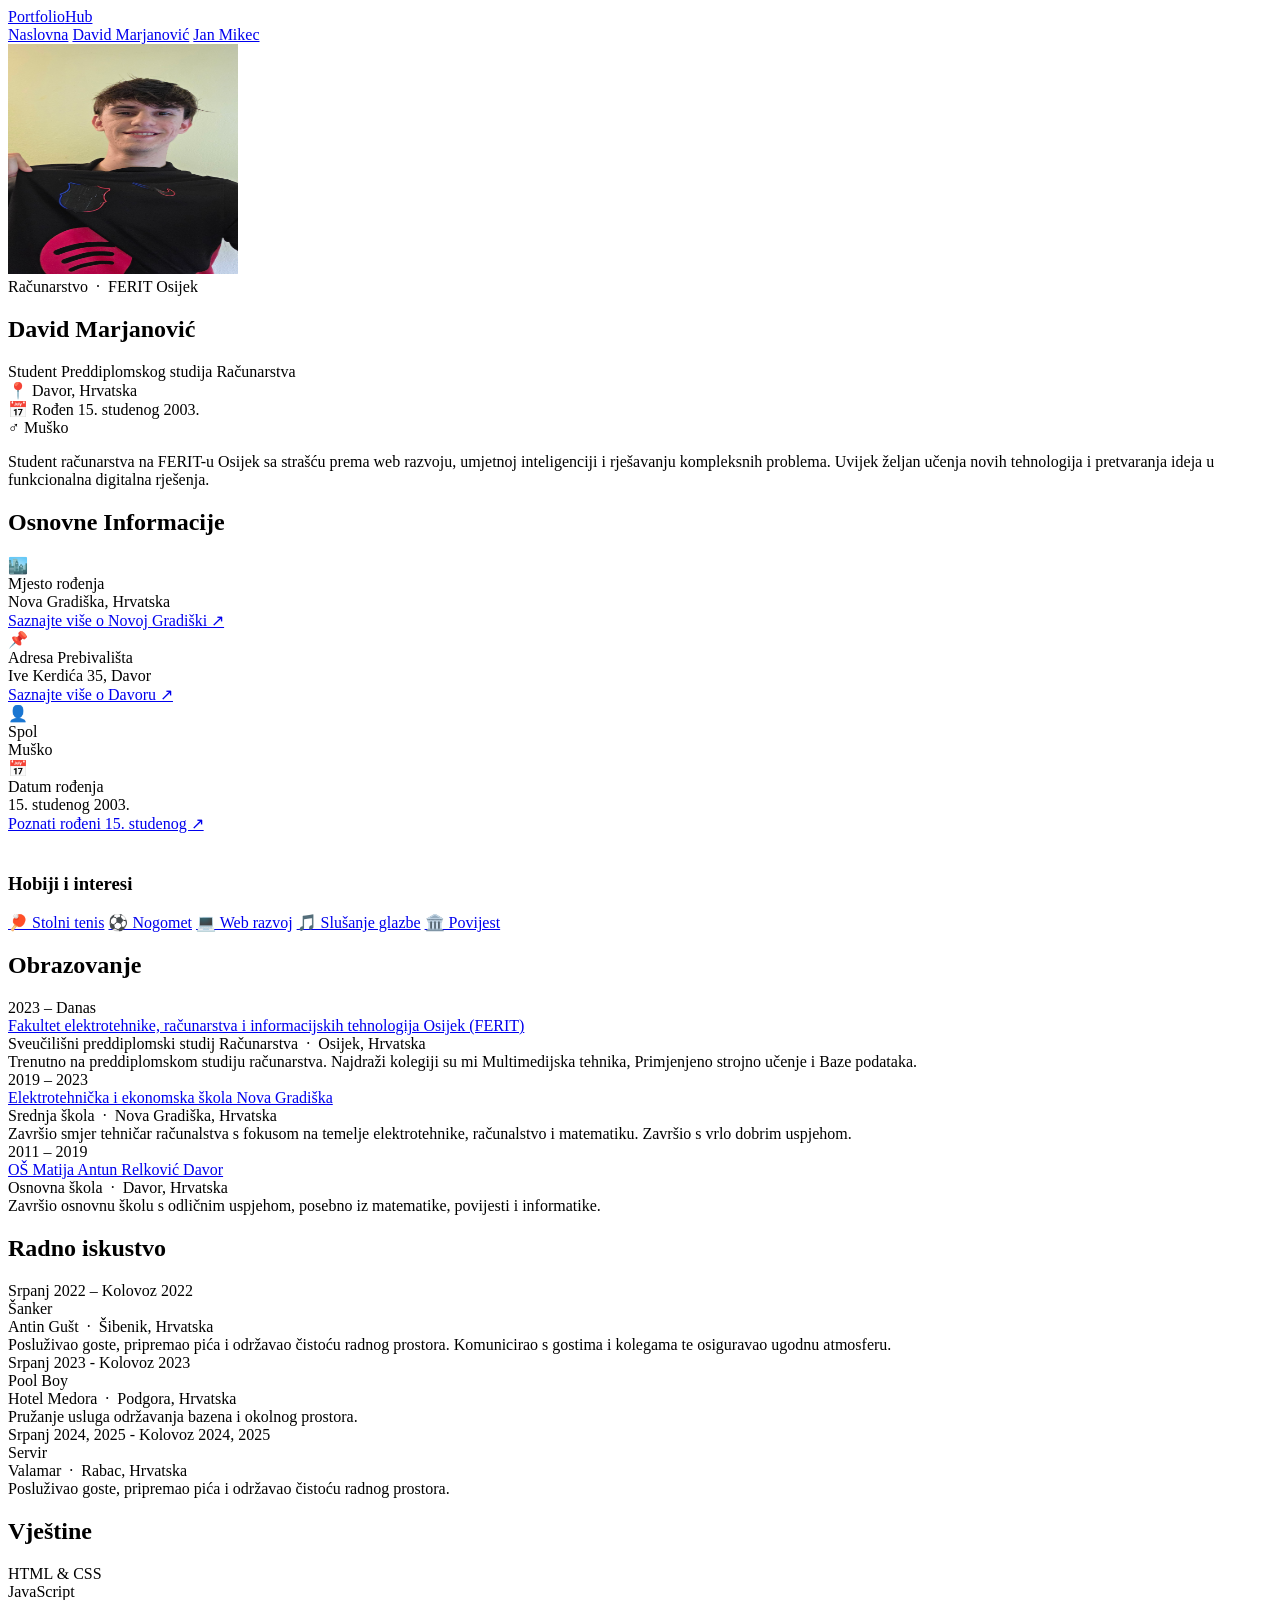
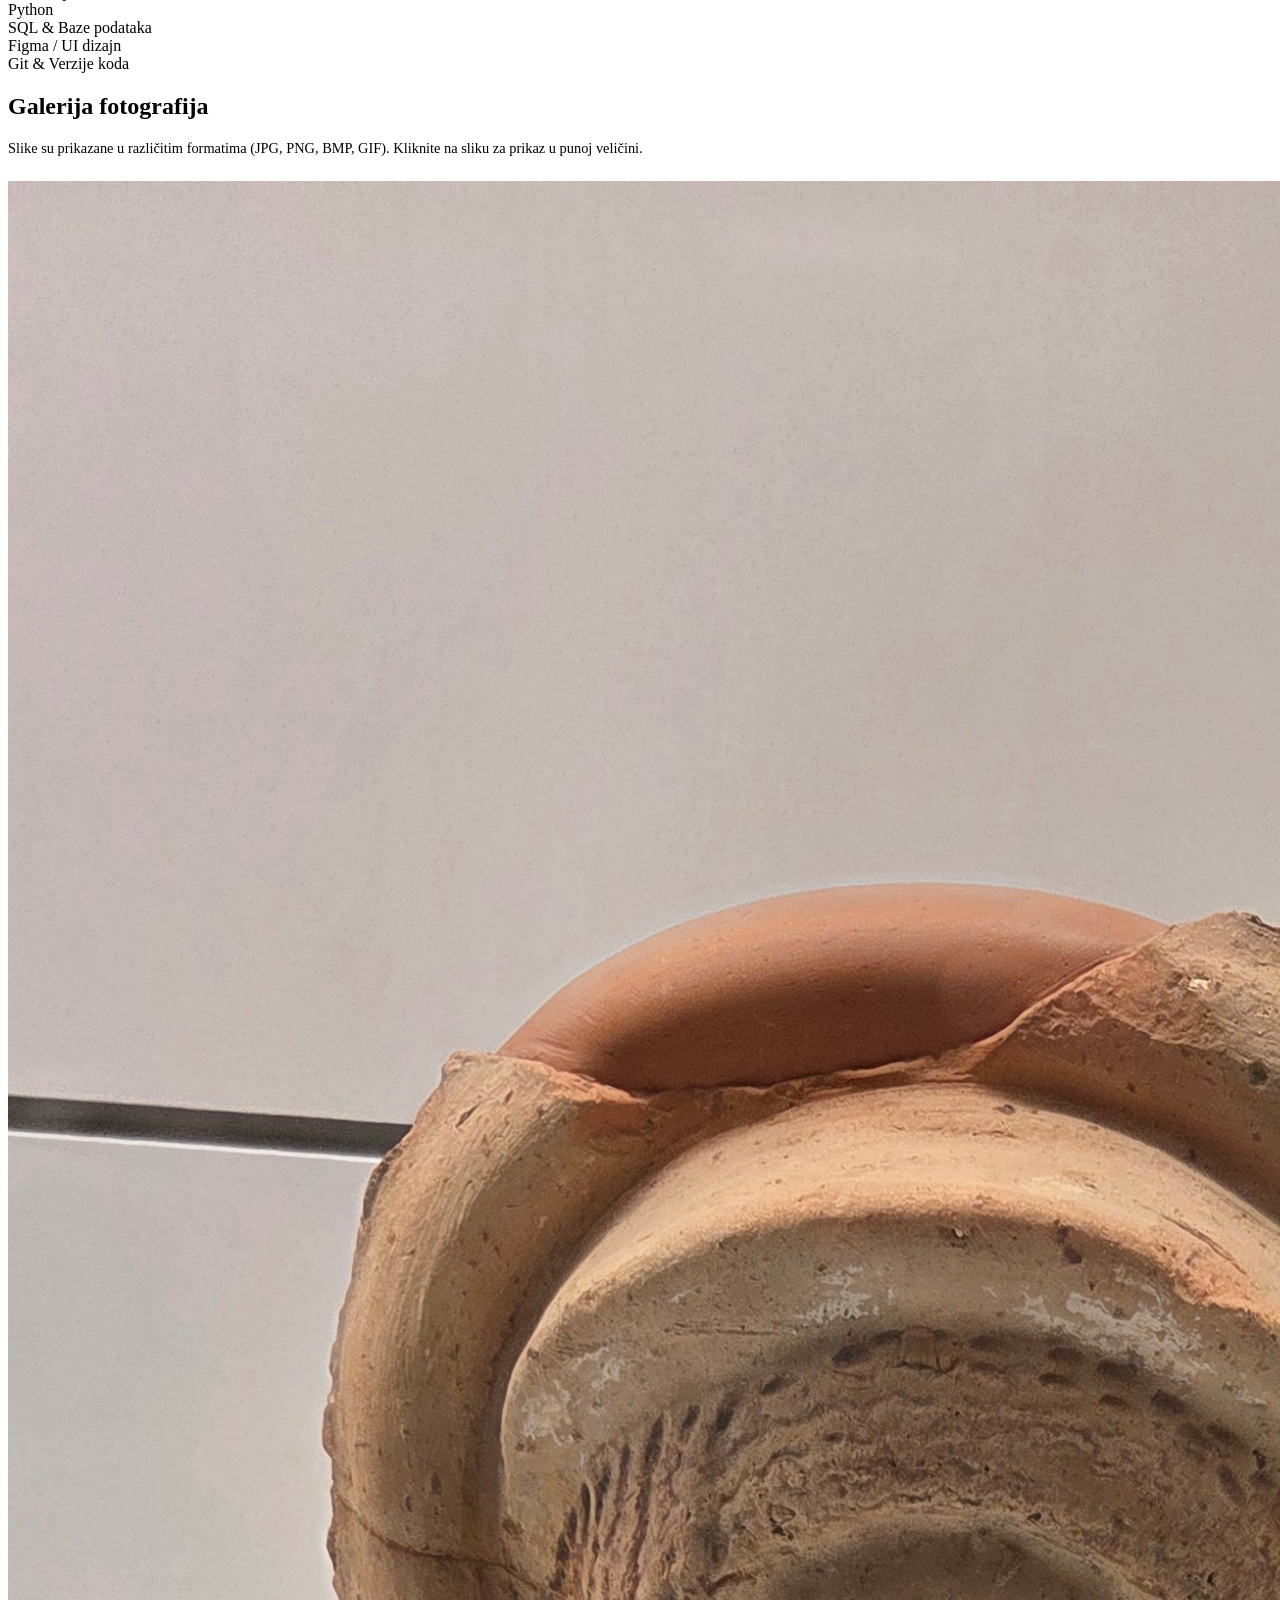
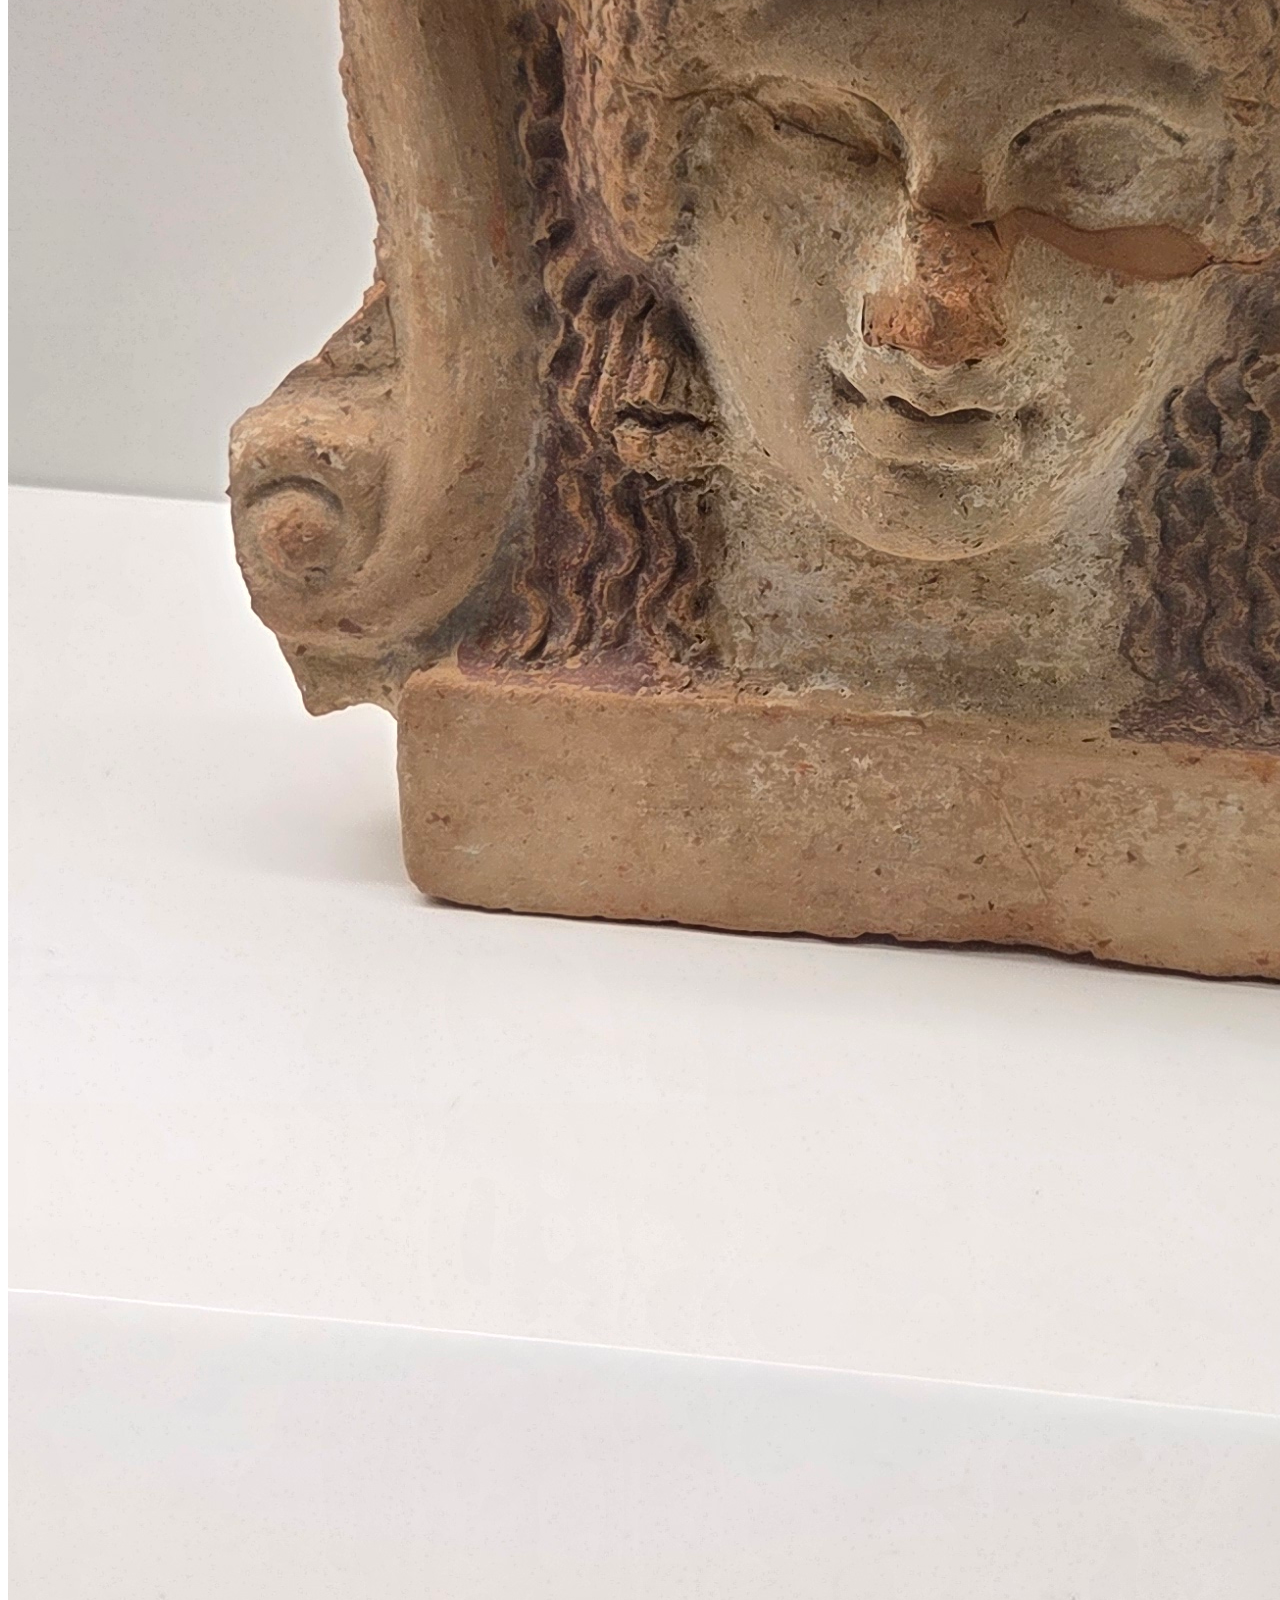
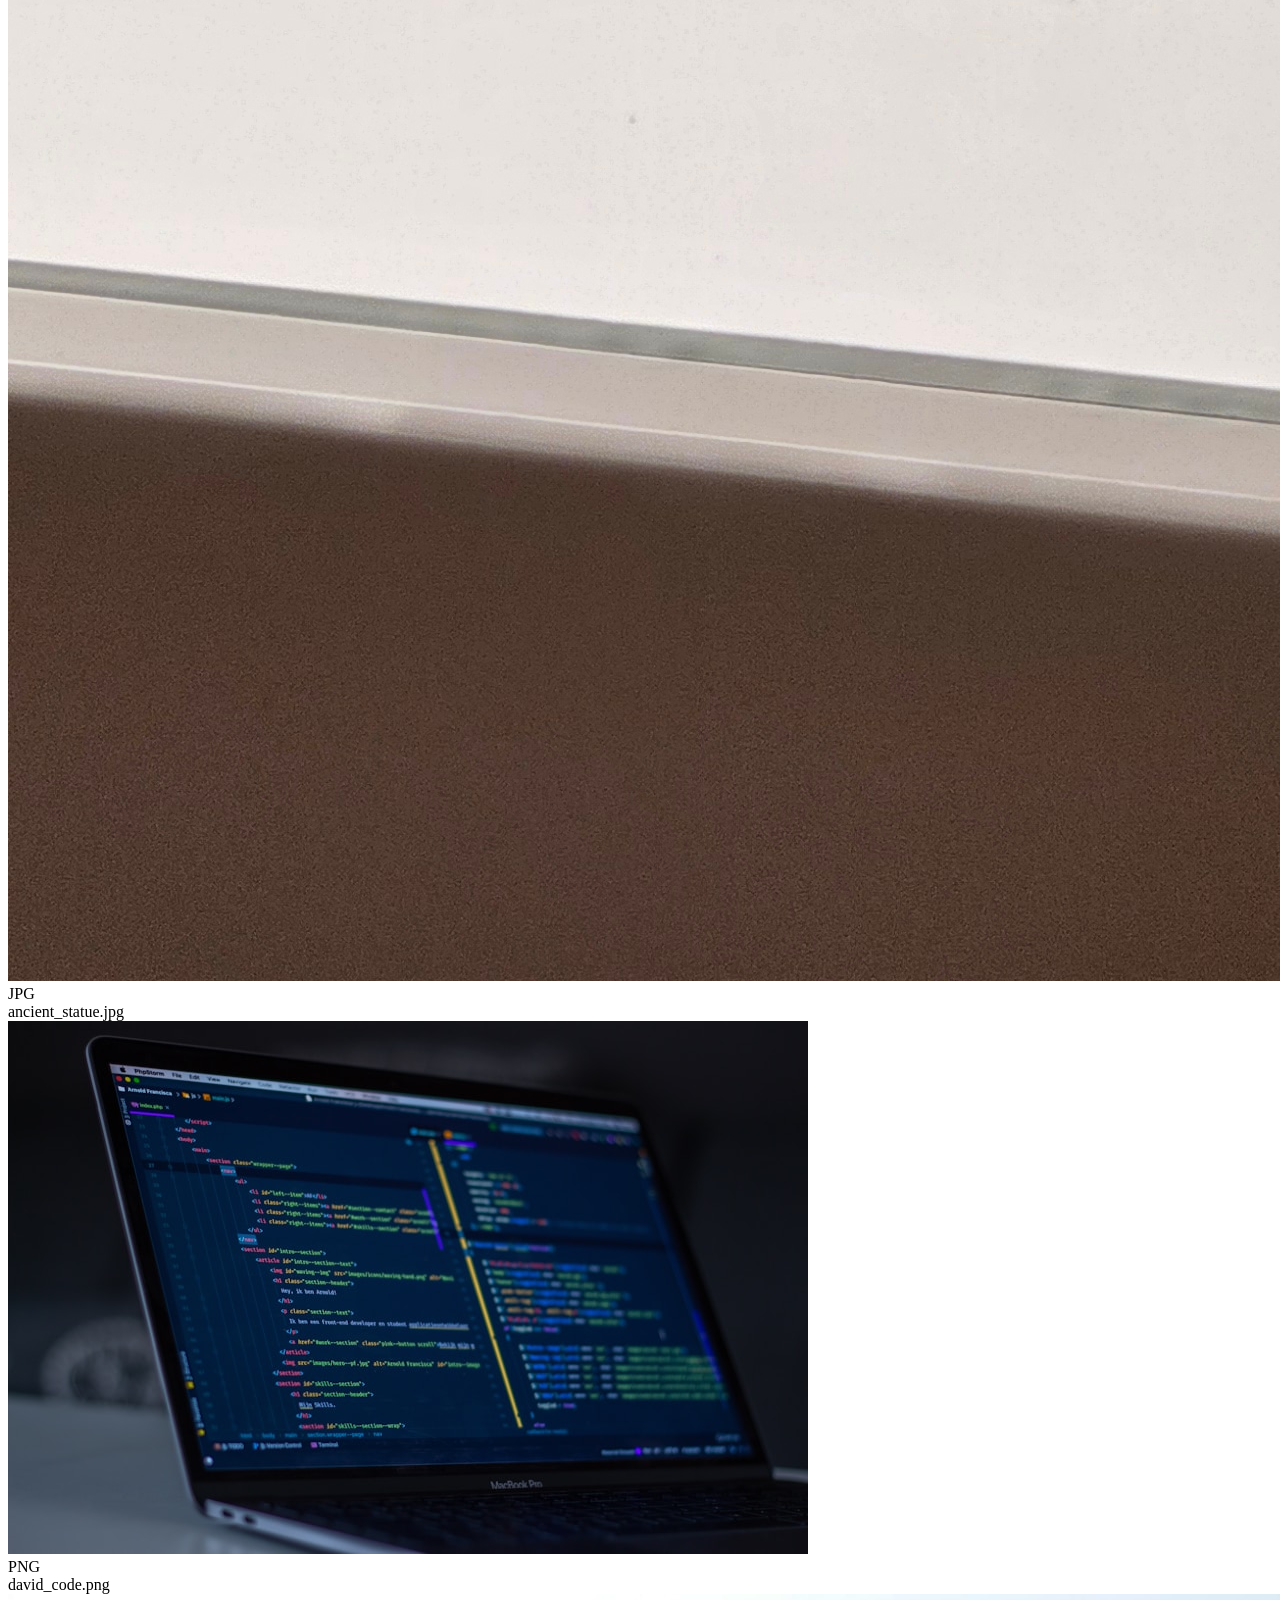
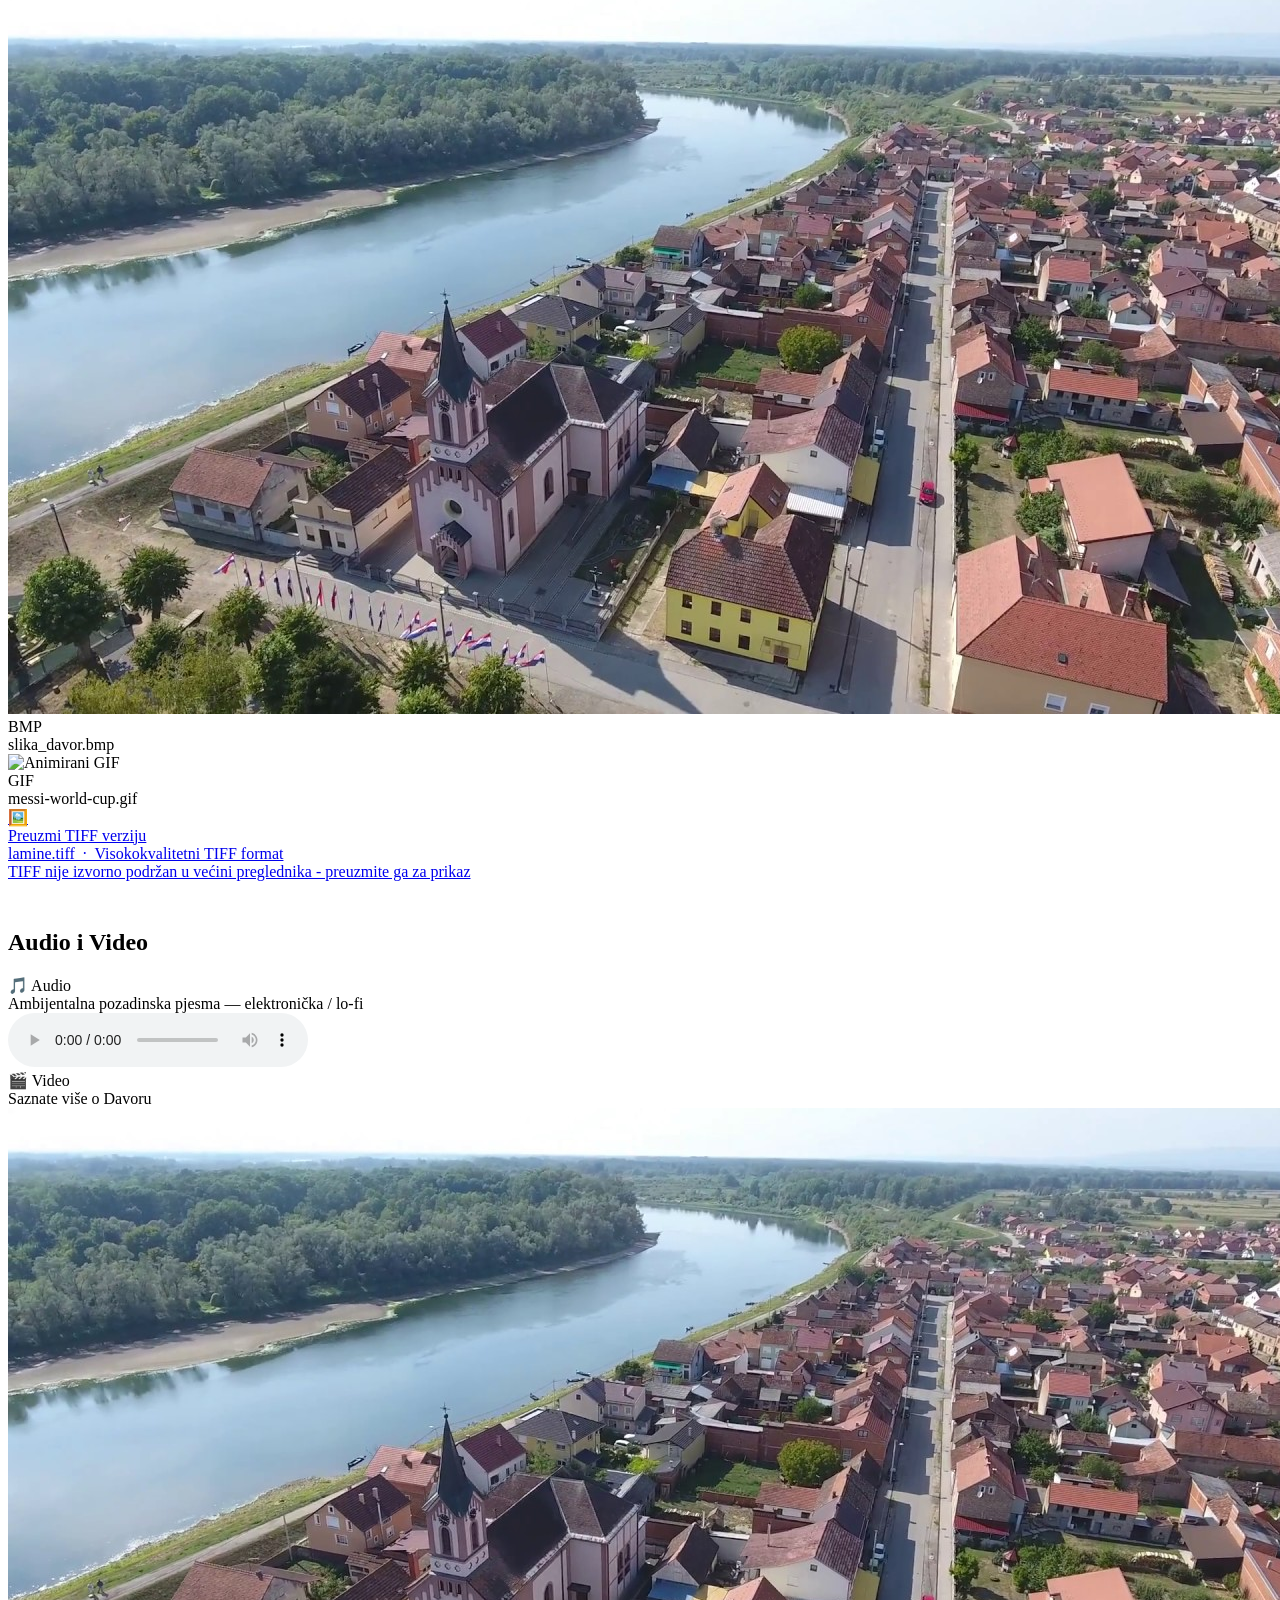
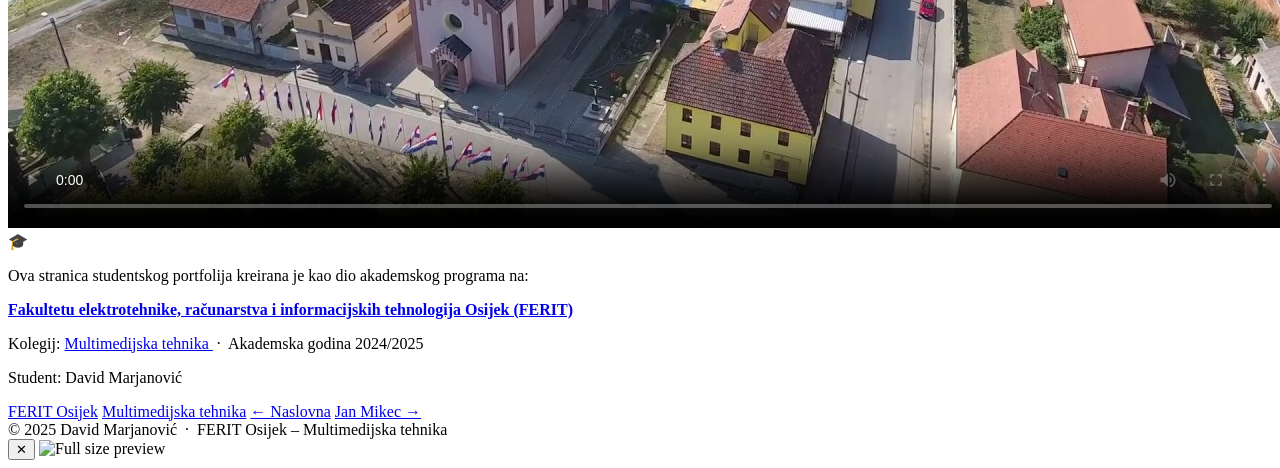
==== david/index.html @ 7d2c15c8 "Add files via upload" ====
<!DOCTYPE html>
<html lang="en">

<head>
  <meta charset="UTF-8">
  <meta name="viewport" content="width=device-width, initial-scale=1.0">
  <title>David Marjanović – Portfolio | FERIT Osijek</title>
  <meta name="description"
    content="Portfolio Davida Marjanovića, studenta računarstva na FERIT-u Osijek. Interesi uključuju web razvoj, fotografiju i stolni tenis.">
  <meta name="keywords"
    content="David Marjanović, FERIT Osijek, portfolio, računarstvo, web razvoj, fotografija, tenis">
  <link rel="preconnect" href="https://fonts.googleapis.com">
  <link rel="preconnect" href="https://fonts.gstatic.com" crossorigin>
  <link
    href="https://fonts.googleapis.com/css2?family=Inter:ital,opsz,wght@0,14..32,300;0,14..32,400;0,14..32,500;0,14..32,600;0,14..32,700;0,14..32,800;0,14..32,900&display=swap"
    rel="stylesheet">
  <link rel="stylesheet" href="../css/style.css">
</head>

<body>

  <!-- ============ NAVBAR ============ -->
  <nav class="navbar" id="navbar">
    <div class="nav-container">
      <a href="../index.html" class="nav-logo">Portfolio<span class="accent">Hub</span></a>
      <div class="nav-menu">
        <a href="../index.html" class="nav-link" id="nav-home">Naslovna</a>
        <a href="../david/index.html" class="nav-link active" id="nav-david">David Marjanović</a>
        <a href="../jan/index.html" class="nav-link" id="nav-jan">Jan Mikec</a>
      </div>
    </div>
  </nav>

  <!-- ============ PROFILE HERO ============ -->
  <section class="profile-hero" id="profile-hero">
    <div class="profile-inner">

      <div class="profile-photo-wrap">
        <div class="profile-photo-container">
          <img src="../assets/images/david_barca.jpg" alt="David Marjanović" class="profile-photo" id="profile-photo"
            data-full-src="../assets/images/david_barca.jpg" width="230" height="230">
        </div>
      </div>

      <div class="profile-info">
        <div class="hero-badge" style="margin-bottom:0.85rem;">Računarstvo &nbsp;·&nbsp; FERIT Osijek</div>
        <h1 class="profile-name" id="student-name">David Marjanović</h1>
        <div class="profile-title">Student Preddiplomskog studija Računarstva</div>
        <div class="profile-meta">
          <div class="profile-meta-item">📍 Davor, Hrvatska</div>
          <div class="profile-meta-item">📅 Rođen 15. studenog 2003.</div>
          <div class="profile-meta-item">♂ Muško</div>
        </div>
        <p class="profile-bio">
          Student računarstva na FERIT-u Osijek sa strašću prema web razvoju, umjetnoj inteligenciji i rješavanju
          kompleksnih problema. Uvijek željan učenja novih tehnologija i pretvaranja ideja u funkcionalna digitalna
          rješenja.
        </p>
      </div>

    </div>
  </section>

  <!-- ============ BASIC INFO ============ -->
  <div class="divider"></div>
  <section class="cs" id="section-info">
    <div class="cc">
      <h2 class="cs-title fade-in">Osnovne Informacije</h2>
      <div class="info-grid fade-in" id="info-grid">

        <div class="info-item">
          <div class="info-icon">🏙️</div>
          <div>
            <div class="info-label">Mjesto rođenja</div>
            <div class="info-value">Nova Gradiška, Hrvatska</div>
            <a href="https://hr.wikipedia.org/wiki/Nova_Gradi%C5%A1ka" target="_blank" rel="noopener"
              class="info-link">Saznajte
              više o Novoj Gradiški ↗</a>
          </div>
        </div>

        <div class="info-item">
          <div class="info-icon">📌</div>
          <div>
            <div class="info-label">Adresa Prebivališta</div>
            <div class="info-value">Ive Kerdića 35, Davor</div>
            <a href="https://davor.hr/" target="_blank" rel="noopener" class="info-link">Saznajte više o Davoru ↗</a>
          </div>
        </div>

        <div class="info-item">
          <div class="info-icon">👤</div>
          <div>
            <div class="info-label">Spol</div>
            <div class="info-value">Muško</div>
          </div>
        </div>

        <div class="info-item">
          <div class="info-icon">📅</div>
          <div>
            <div class="info-label">Datum rođenja</div>
            <div class="info-value">15. studenog 2003.</div>
            <a href="https://www.onthisday.com/birthdays/november/15" target="_blank" rel="noopener"
              class="info-link">Poznati rođeni 15. studenog ↗</a>
          </div>
        </div>

      </div>

      <h3 class="cs-title fade-in" style="margin-top:2.5rem;" id="hobbies-title">Hobiji i interesi</h3>
      <div class="hobbies-list fade-in" id="hobbies-list">
        <a href="https://www.youtube.com/watch?v=4Ks4fJTFTXU" target="_blank" rel="noopener" class="hobby-tag"
          id="hobby-tennis">🏓 Stolni tenis</a>
        <a href="https://www.youtube.com/watch?v=MFb7LCqm6FE" target="_blank" rel="noopener" class="hobby-tag"
          id="hobby-football">⚽ Nogomet</a>
        <a href="https://www.w3schools.com/html/default.asp" target="_blank" rel="noopener" class="hobby-tag"
          id="hobby-code">💻 Web razvoj</a>
        <a href="https://www.youtube.com/watch?v=yYcyacLRPNs" target="_blank" rel="noopener" class="hobby-tag"
          id="hobby-music">🎵 Slušanje glazbe</a>
        <a href="https://funfactco.com/blogs/fact-blasts/fun-facts-about-ancient-civilizations?srsltid=AfmBOopDvoGiCit4PCr9qvoRWoobUML5MS6s9cBrfPxRpLuw_S7yO5gC"
          target="_blank" rel="noopener" class="hobby-tag" id="hobby-history">🏛️ Povijest</a>
      </div>
    </div>
  </section>

  <!-- ============ EDUCATION ============ -->
  <div class="divider"></div>
  <section class="cs alt" id="section-education">
    <div class="cc">
      <h2 class="cs-title fade-in">Obrazovanje</h2>
      <div class="timeline fade-in" id="education-timeline">

        <div class="timeline-item">
          <div class="tl-dot"></div>
          <div class="tl-period">2023 – Danas</div>
          <div class="tl-title">
            <a href="https://www.ferit.unios.hr/" target="_blank" rel="noopener">
              Fakultet elektrotehnike, računarstva i informacijskih tehnologija Osijek (FERIT)
            </a>
          </div>
          <div class="tl-sub">Sveučilišni preddiplomski studij Računarstva &nbsp;·&nbsp; Osijek, Hrvatska</div>
          <div class="tl-desc">
            Trenutno na preddiplomskom studiju računarstva. Najdraži kolegiji su mi Multimedijska tehnika, Primjenjeno
            strojno učenje i Baze
            podataka.
          </div>
        </div>

        <div class="timeline-item">
          <div class="tl-dot"></div>
          <div class="tl-period">2019 – 2023</div>
          <div class="tl-title">
            <a href="https://ss-elektrotehnickaiekonomska-ngradiska.skole.hr/" target="_blank"
              rel="noopener">Elektrotehnička i ekonomska škola Nova
              Gradiška
            </a>
          </div>
          <div class="tl-sub">Srednja škola &nbsp;·&nbsp; Nova Gradiška, Hrvatska</div>
          <div class="tl-desc">
            Završio smjer tehničar računalstva s fokusom na temelje elektrotehnike, računalstvo i matematiku.
            Završio s vrlo dobrim uspjehom.
          </div>
        </div>

        <div class="timeline-item">
          <div class="tl-dot"></div>
          <div class="tl-period">2011 – 2019</div>
          <div class="tl-title">
            <a href="https://os-mareljkovic-davor.skole.hr/" target="_blank" rel="noopener">OŠ Matija Antun Relković
              Davor</a>
          </div>
          <div class="tl-sub">Osnovna škola &nbsp;·&nbsp; Davor, Hrvatska</div>
          <div class="tl-desc">
            Završio osnovnu školu s odličnim uspjehom, posebno iz matematike, povijesti i informatike.
          </div>
        </div>

      </div>
    </div>
  </section>

  <!-- ============ WORK EXPERIENCE ============ -->
  <div class="divider"></div>
  <section class="cs" id="section-work">
    <div class="cc">
      <h2 class="cs-title fade-in">Radno iskustvo</h2>
      <div class="timeline fade-in" id="work-timeline">

        <div class="timeline-item">
          <div class="tl-dot"></div>
          <div class="tl-period">Srpanj 2022 – Kolovoz 2022</div>
          <div class="tl-title">Šanker</div>
          <div class="tl-sub">Antin Gušt &nbsp;·&nbsp; Šibenik, Hrvatska</div>
          <div class="tl-desc">
            Posluživao goste, pripremao pića i održavao čistoću radnog prostora.
            Komunicirao s gostima i kolegama te osiguravao ugodnu atmosferu.
          </div>
        </div>

        <div class="timeline-item">
          <div class="tl-dot"></div>
          <div class="tl-period">Srpanj 2023 - Kolovoz 2023</div>
          <div class="tl-title">Pool Boy</div>
          <div class="tl-sub">Hotel Medora &nbsp;·&nbsp; Podgora, Hrvatska</div>
          <div class="tl-desc">
            Pružanje usluga održavanja bazena i okolnog prostora.
          </div>
        </div>


        <div class="timeline-item">
          <div class="tl-dot"></div>
          <div class="tl-period">Srpanj 2024, 2025 - Kolovoz 2024, 2025</div>
          <div class="tl-title">Servir</div>
          <div class="tl-sub">Valamar &nbsp;·&nbsp; Rabac, Hrvatska</div>
          <div class="tl-desc">
            Posluživao goste, pripremao pića i održavao čistoću radnog prostora.
          </div>
        </div>
      </div>
    </div>
  </section>

  <!-- ============ SKILLS ============ -->
  <div class="divider"></div>
  <section class="cs alt" id="section-skills">
    <div class="cc">
      <h2 class="cs-title fade-in">Vještine</h2>
      <div class="skills-list fade-in" id="skills-list">
        <div class="skill-tag">HTML &amp; CSS</div>
        <div class="skill-tag">JavaScript</div>
        <div class="skill-tag">Python</div>
        <div class="skill-tag">SQL &amp; Baze podataka</div>
        <div class="skill-tag">Figma / UI dizajn</div>
        <div class="skill-tag">Git &amp; Verzije koda</div>
      </div>
    </div>
  </section>

  <!-- ============ MEDIA GALLERY ============ -->
  <div class="divider"></div>
  <section class="cs" id="section-gallery">
    <div class="cc">
      <h2 class="cs-title fade-in">Galerija fotografija</h2>
      <p class="fade-in" style="color:var(--text-s);font-size:0.9rem;margin-bottom:1.5rem;">
        Slike su prikazane u različitim formatima (JPG, PNG, BMP, GIF). Kliknite na sliku za prikaz u punoj veličini.
      </p>

      <div class="gallery-grid fade-in" id="gallery-grid">

        <!-- JPG -->
        <div class="gallery-item" data-lb data-src="../assets/images/ancient_statue.jpg"
          data-cap="Antički kip iz Etrušćanskog doba · JPG format">
          <img src="../assets/images/ancient_statue.jpg" alt="Antički kip iz Etrušćanskog doba" loading="lazy">
          <div class="fmt-badge">JPG</div>
          <div class="gallery-overlay">ancient_statue.jpg</div>
        </div>

        <!-- PNG -->
        <div class="gallery-item" data-lb data-src="../assets/images/david_code.png"
          data-cap="Programersko okruženje · PNG format">
          <img src="../assets/images/david_code.png" alt="Programersko okruženje" loading="lazy">
          <div class="fmt-badge">PNG</div>
          <div class="gallery-overlay">david_code.png</div>
        </div>

        <!-- BMP -->
        <div class="gallery-item" data-lb data-src="../assets/images/slika_davor.bmp" data-cap="Davor · BMP format">
          <img src="../assets/images/slika_davor.bmp" alt="Davor" loading="lazy">
          <div class="fmt-badge">BMP</div>
          <div class="gallery-overlay">slika_davor.bmp</div>
        </div>

        <!-- GIF -->
        <div class="gallery-item" data-lb data-src="../assets/images/messi-world-cup.gif"
          data-cap="Animirani GIF format">
          <img src="../assets/images/messi-world-cup.gif" alt="Animirani GIF" loading="lazy">
          <div class="fmt-badge">GIF</div>
          <div class="gallery-overlay">messi-world-cup.gif</div>
        </div>

      </div>

      <!-- TIFF download -->
      <a href="../assets/images/lamine.tiff" download="lamine.tiff" class="gallery-dl fade-in" id="tiff-download-david">
        <div class="gallery-dl-icon">🖼️</div>
        <div class="gallery-dl-name">Preuzmi TIFF verziju</div>
        <div>lamine.tiff &nbsp;·&nbsp; Visokokvalitetni TIFF format</div>
        <div class="gallery-dl-note">TIFF nije izvorno podržan u većini preglednika - preuzmite ga za prikaz</div>
      </a>

      <!-- Audio & Video -->
      <h2 class="cs-title fade-in" style="margin-top:3rem;" id="media-title">Audio i Video</h2>
      <div class="media-players fade-in" id="media-players">

        <div class="media-card">
          <div class="media-label">🎵 Audio</div>
          <div class="media-desc">Ambijentalna pozadinska pjesma — elektronička / lo-fi</div>
          <audio controls id="david-audio">
            <source src="../assets/audio/sample.mp3" type="audio/mpeg">
            Vaš preglednik ne podržava audio element.
          </audio>
        </div>

        <div class="media-card">
          <div class="media-label">🎬 Video</div>
          <div class="media-desc">Saznate više o Davoru</div>
          <video controls id="david-video" poster="../assets/images/slika_davor.bmp">
            <source src="../assets/video/davor_popravljen.mp4" type="video/mp4">
          </video>
        </div>

      </div>
    </div>
  </section>

  <!-- ============ FERIT CREDIT ============ -->
  <div class="divider"></div>
  <section class="cs alt" id="section-ferit">
    <div class="cc">
      <div class="ferit-badge fade-in" id="ferit-badge">
        <div class="ferit-icon">🎓</div>
        <p>Ova stranica studentskog portfolija kreirana je kao dio akademskog programa na:</p>
        <p>
          <strong>
            <a href="https://www.ferit.unios.hr/" target="_blank" rel="noopener">
              Fakultetu elektrotehnike, računarstva i informacijskih tehnologija Osijek (FERIT)
            </a>
          </strong>
        </p>
        <p>
          Kolegij:
          <a href="https://www.ferit.unios.hr/studiji/preddiplomski-sveucilisni-studij-racunarstvo/" target="_blank"
            rel="noopener">
            Multimedijska tehnika
          </a>
          &nbsp;·&nbsp; Akademska godina 2024/2025
        </p>
        <p>Student: David Marjanović</p>
      </div>
    </div>
  </section>

  <!-- ============ FOOTER ============ -->
  <footer class="footer" id="footer">
    <div class="footer-links">
      <a href="https://www.ferit.unios.hr/" target="_blank" rel="noopener" class="footer-link">FERIT Osijek</a>
      <a href="https://moodle.srce.hr/2025-2026/course/view.php?id=233933" target="_blank" rel="noopener"
        class="footer-link">Multimedijska tehnika</a>
      <a href="../index.html" class="footer-link">← Naslovna</a>
      <a href="../jan/index.html" class="footer-link">Jan Mikec →</a>
    </div>
    <div class="footer-copy">
      © 2025 David Marjanović &nbsp;·&nbsp; FERIT Osijek – Multimedijska tehnika
    </div>
  </footer>

  <!-- LIGHTBOX -->
  <div class="lightbox" id="lightbox" role="dialog" aria-modal="true" aria-label="Image lightbox">
    <div class="lb-backdrop"></div>
    <button class="lb-close" id="lb-close" aria-label="Close lightbox">✕</button>
    <img class="lb-img" src="" alt="Full size preview" id="lb-img">
    <div class="lb-caption" id="lb-caption"></div>
  </div>

  <script src="../js/main.js"></script>
</body>

</html>
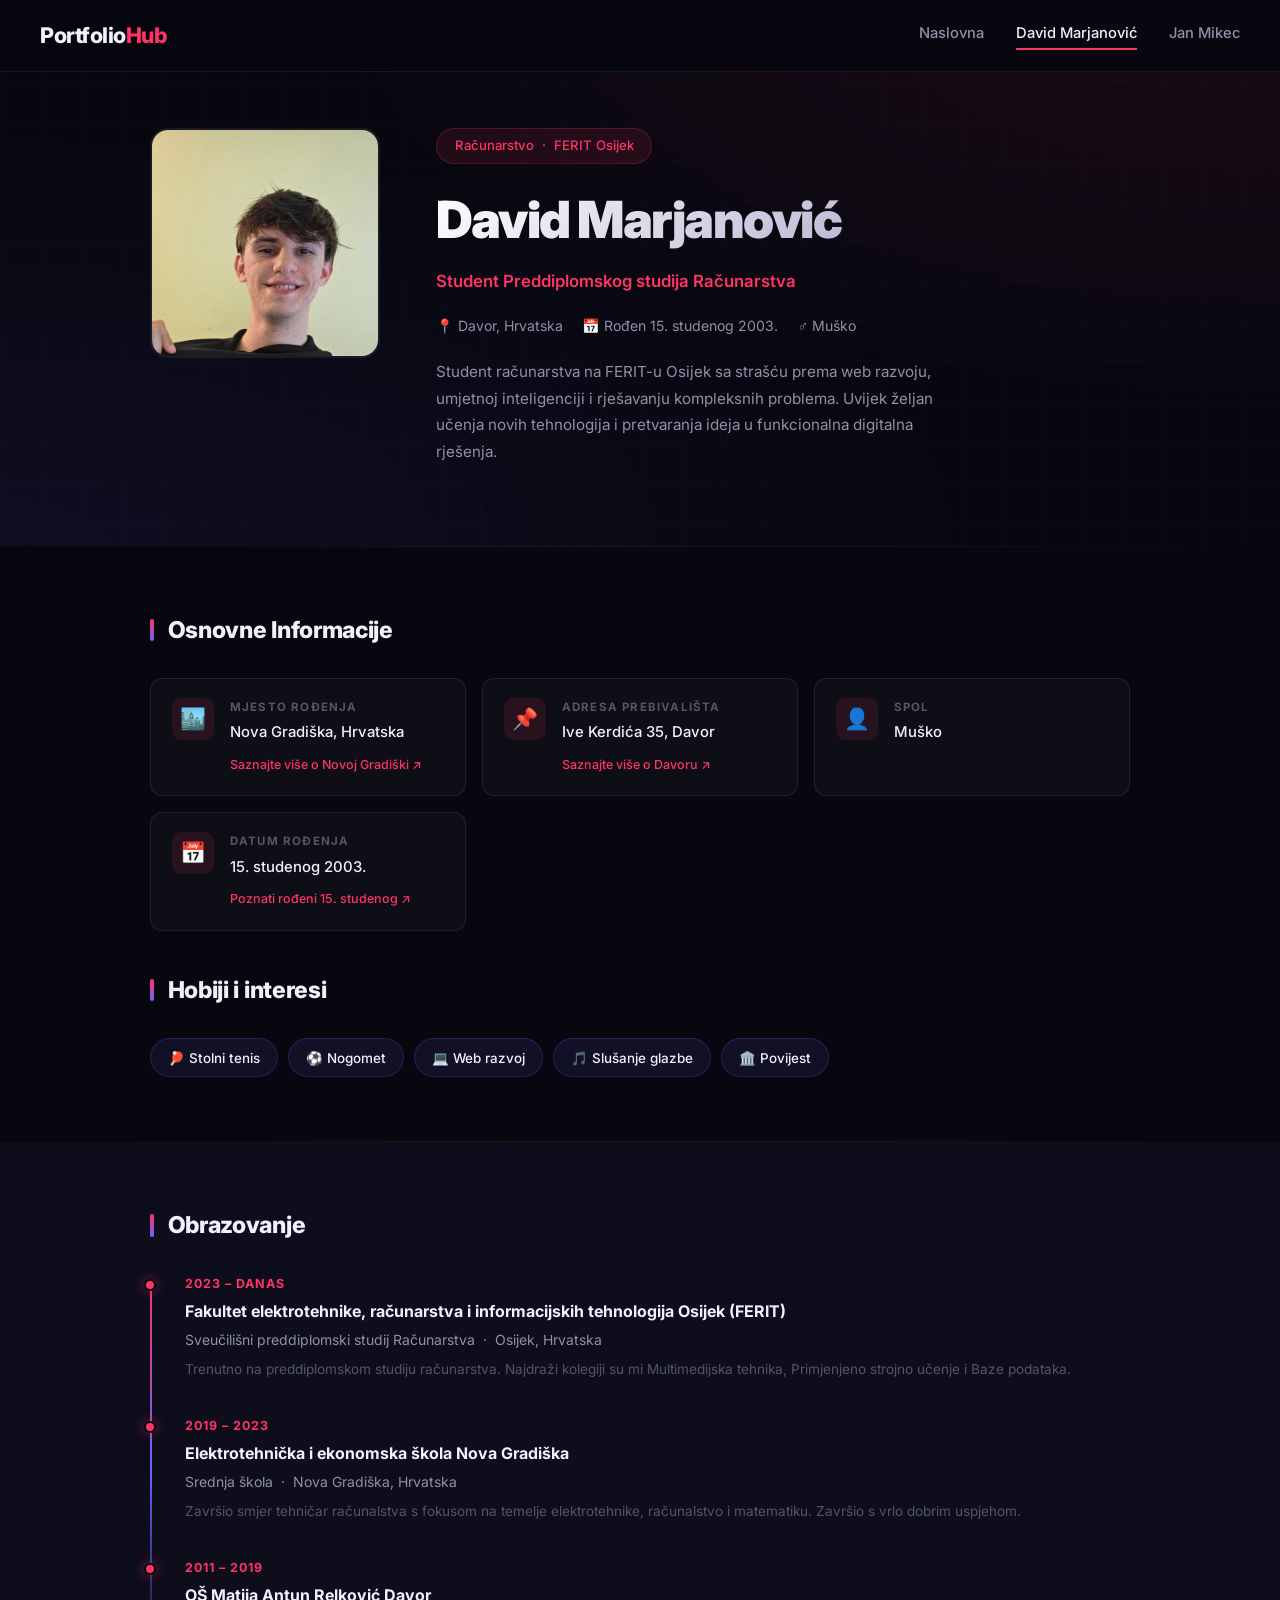
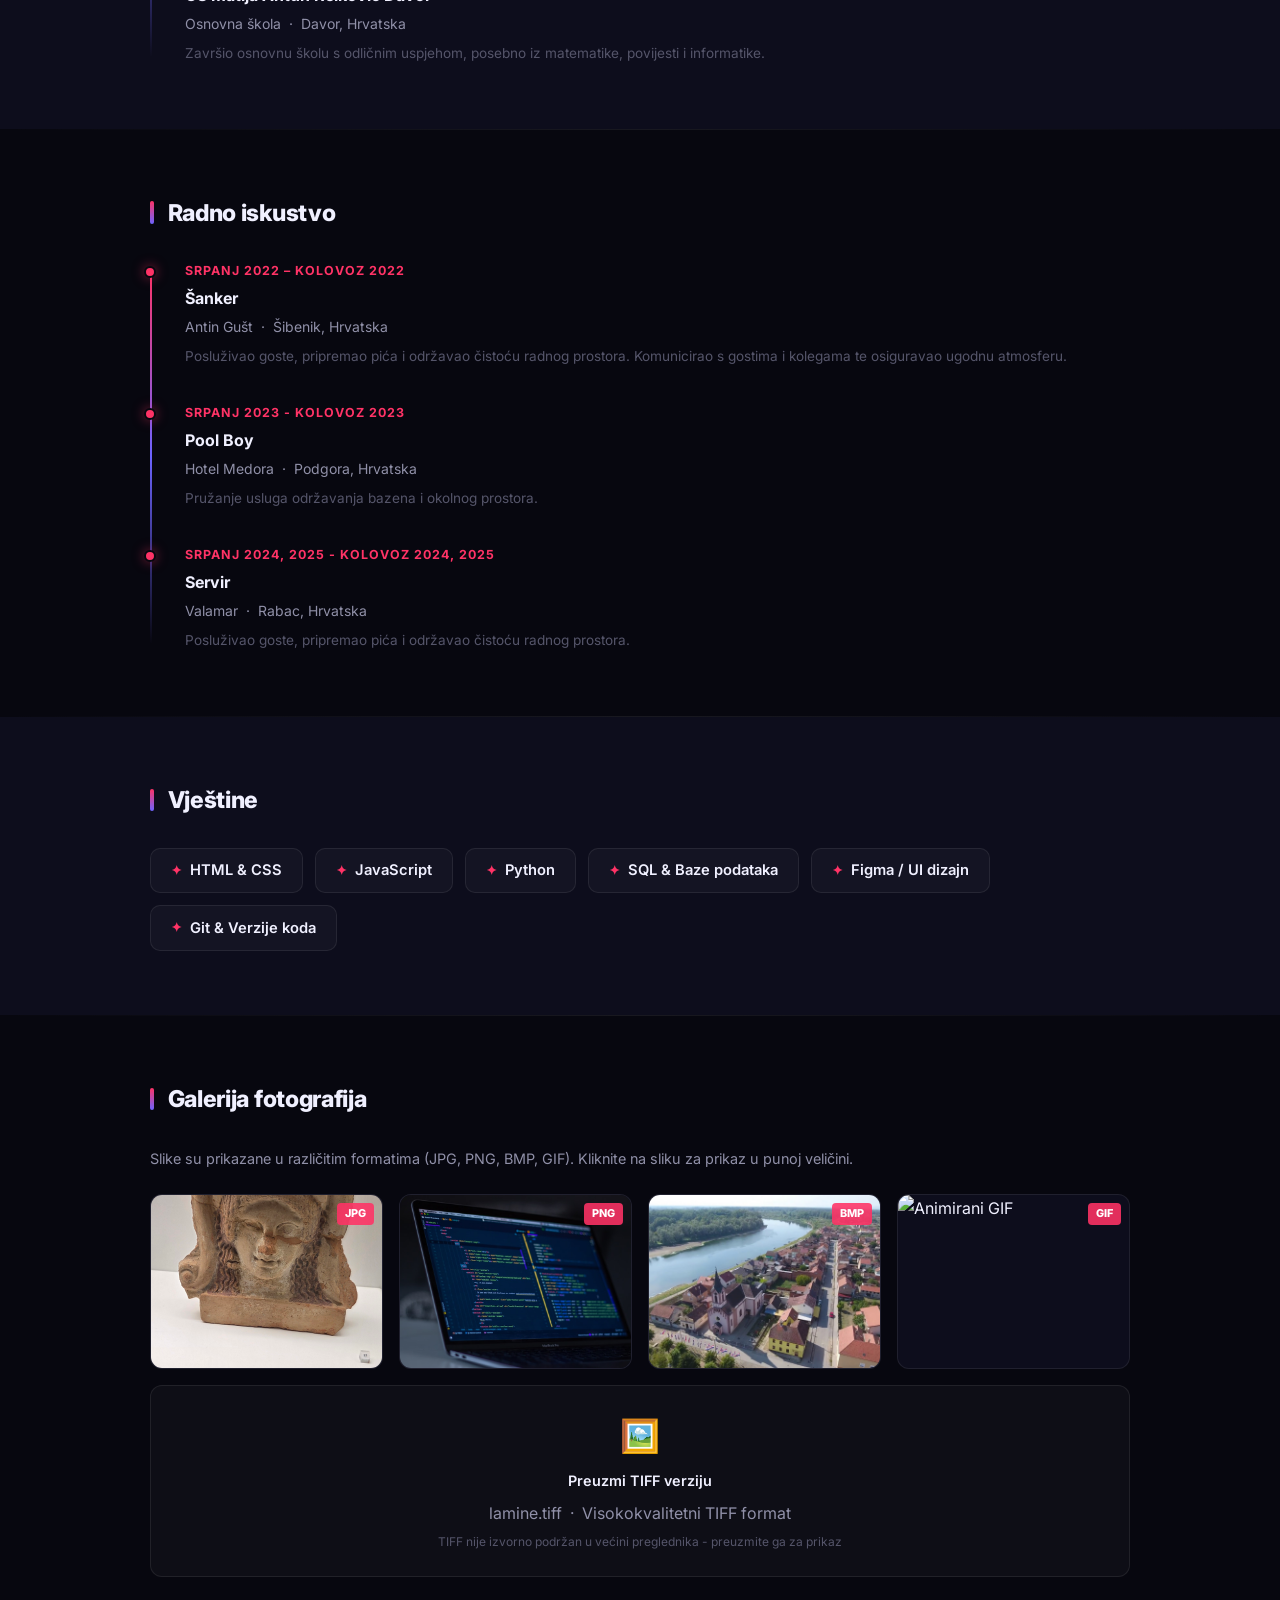
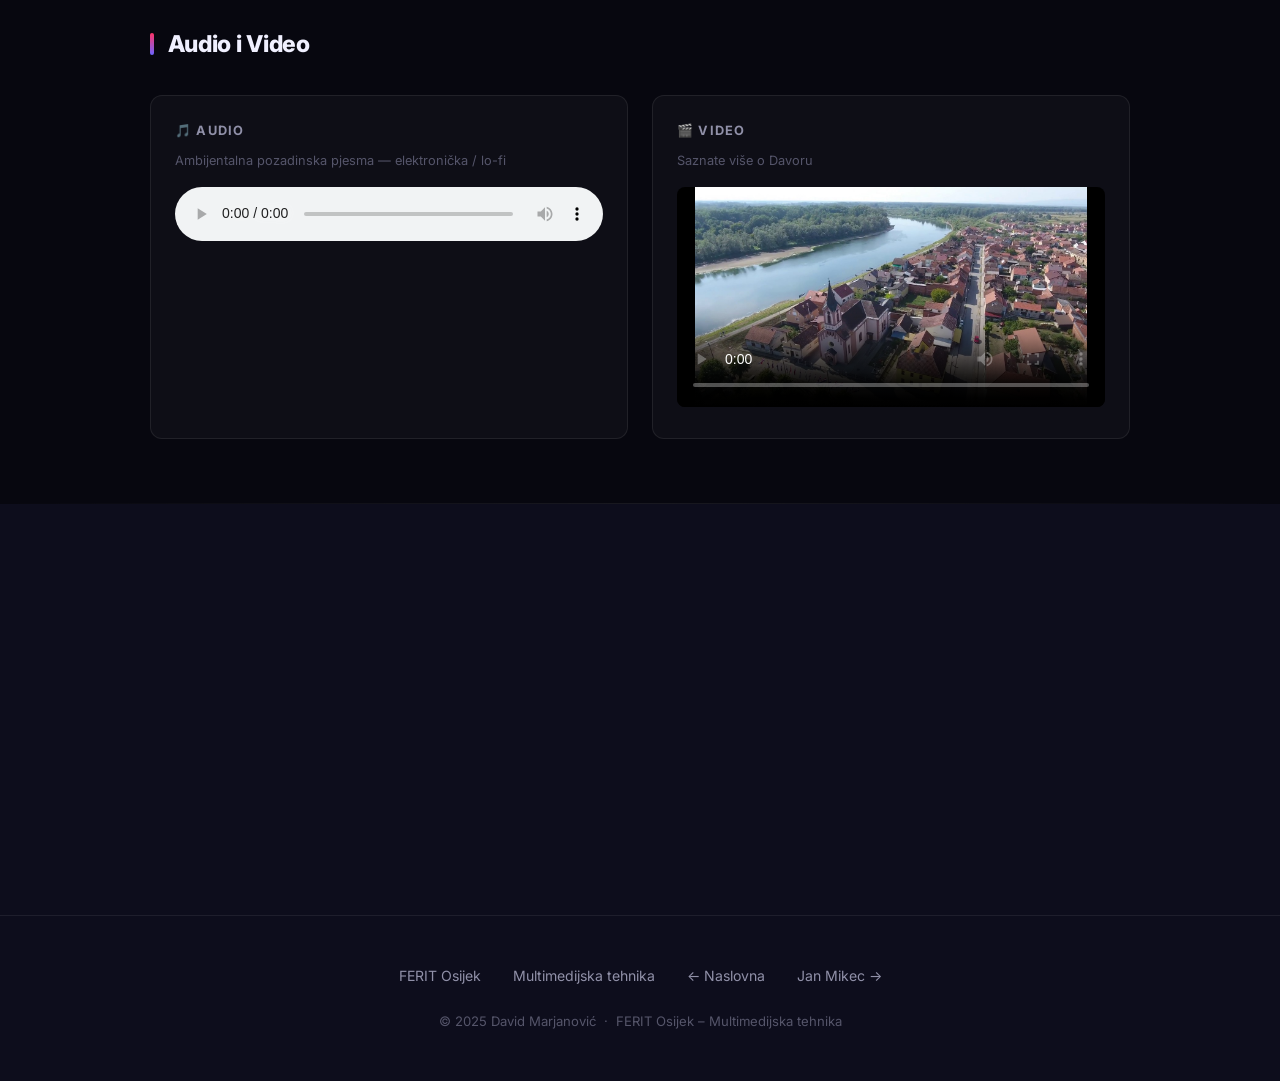
==== commit 78c345c1: "Add files via upload" ====
--- a/david/index.html
+++ b/david/index.html
@@ -307,7 +307,7 @@
           <div class="media-label">🎬 Video</div>
           <div class="media-desc">Saznate više o Davoru</div>
           <video controls id="david-video" poster="../assets/images/slika_davor.bmp">
-            <source src="../assets/video/davor_popravljen.mp4" type="video/mp4">
+            <source src="../assets/video/davor_kratki.mp4" type="video/mp4">
           </video>
         </div>
 
--- a/css/style.css
+++ b/css/style.css
@@ -0,0 +1,1247 @@
+@import url('https://fonts.googleapis.com/css2?family=Inter:ital,opsz,wght@0,14..32,300;0,14..32,400;0,14..32,500;0,14..32,600;0,14..32,700;0,14..32,800;0,14..32,900&display=swap');
+
+:root {
+  --bg: #07070f;
+  --bg2: #0d0d1c;
+  --bg3: #121228;
+  --glass: rgba(255, 255, 255, 0.03);
+  --glass-bd: rgba(255, 255, 255, 0.08);
+  --accent: #ff3366;
+  --accent-h: #e02d59;
+  --accent2: #6c63ff;
+  --text: #f0f0ff;
+  --text-s: #9090a8;
+  --text-m: #55556a;
+  --border: rgba(255, 255, 255, 0.07);
+  --border-a: rgba(255, 51, 102, 0.3);
+  --shadow: 0 8px 32px rgba(0, 0, 0, 0.45), 0 0 0 1px rgba(255, 255, 255, 0.04);
+  --glow: 0 0 35px rgba(255, 51, 102, 0.15);
+  --tr: all 0.3s cubic-bezier(0.4, 0, 0.2, 1);
+  --r: 12px;
+  --rl: 20px;
+  --font: 'Inter', sans-serif;
+}
+
+*,
+*::before,
+*::after {
+  box-sizing: border-box;
+  margin: 0;
+  padding: 0;
+}
+
+html {
+  scroll-behavior: smooth;
+}
+
+body {
+  font-family: var(--font);
+  background: var(--bg);
+  color: var(--text);
+  line-height: 1.65;
+  overflow-x: hidden;
+}
+
+img {
+  display: block;
+  max-width: 100%;
+}
+
+a {
+  color: var(--accent);
+  text-decoration: none;
+  transition: var(--tr);
+}
+
+a:hover {
+  opacity: 0.82;
+}
+
+::-webkit-scrollbar {
+  width: 5px;
+}
+
+::-webkit-scrollbar-track {
+  background: var(--bg);
+}
+
+::-webkit-scrollbar-thumb {
+  background: var(--accent);
+  border-radius: 3px;
+}
+
+/* ===== NAVBAR ===== */
+.navbar {
+  position: fixed;
+  top: 0;
+  left: 0;
+  right: 0;
+  z-index: 1000;
+  padding: 1.1rem 2rem;
+  backdrop-filter: blur(22px);
+  -webkit-backdrop-filter: blur(22px);
+  background: rgba(7, 7, 15, 0.85);
+  border-bottom: 1px solid var(--border);
+  transition: var(--tr);
+}
+
+.navbar.scrolled {
+  padding: 0.7rem 2rem;
+  box-shadow: 0 4px 24px rgba(0, 0, 0, 0.5);
+}
+
+.nav-container {
+  max-width: 1200px;
+  margin: 0 auto;
+  display: flex;
+  align-items: center;
+  justify-content: space-between;
+}
+
+.nav-logo {
+  font-size: 1.35rem;
+  font-weight: 800;
+  color: var(--text);
+  letter-spacing: -0.5px;
+}
+
+.nav-logo .accent {
+  color: var(--accent);
+}
+
+.nav-menu {
+  display: flex;
+  align-items: center;
+  gap: 2rem;
+}
+
+.nav-link {
+  color: var(--text-s);
+  font-size: 0.92rem;
+  font-weight: 500;
+  position: relative;
+  padding-bottom: 4px;
+}
+
+.nav-link::after {
+  content: '';
+  position: absolute;
+  bottom: 0;
+  left: 0;
+  width: 0;
+  height: 2px;
+  background: var(--accent);
+  transition: width 0.3s ease;
+}
+
+.nav-link:hover,
+.nav-link.active {
+  color: var(--text);
+  opacity: 1;
+}
+
+.nav-link:hover::after,
+.nav-link.active::after {
+  width: 100%;
+}
+
+/* ===== BUTTONS ===== */
+.btn {
+  display: inline-flex;
+  align-items: center;
+  gap: 0.5rem;
+  padding: 0.78rem 1.85rem;
+  border-radius: 9px;
+  font-weight: 600;
+  font-size: 0.92rem;
+  font-family: var(--font);
+  cursor: pointer;
+  border: none;
+  transition: var(--tr);
+  text-decoration: none;
+}
+
+.btn-primary {
+  background: var(--accent);
+  color: #fff;
+}
+
+.btn-primary:hover {
+  background: var(--accent-h);
+  color: #fff;
+  opacity: 1;
+  transform: translateY(-2px);
+  box-shadow: 0 10px 28px rgba(255, 51, 102, 0.38);
+}
+
+.btn-outline {
+  background: transparent;
+  color: var(--text);
+  border: 1px solid var(--border);
+}
+
+.btn-outline:hover {
+  border-color: var(--accent);
+  color: var(--accent);
+  opacity: 1;
+  transform: translateY(-2px);
+}
+
+.btn-full {
+  width: 100%;
+  justify-content: center;
+}
+
+/* ===== HERO – LANDING ===== */
+.hero {
+  min-height: 100vh;
+  display: flex;
+  align-items: center;
+  justify-content: center;
+  text-align: center;
+  padding: 9rem 2rem 5rem;
+  position: relative;
+  overflow: hidden;
+  background:
+    radial-gradient(ellipse at 25% 55%, rgba(108, 99, 255, 0.09) 0%, transparent 60%),
+    radial-gradient(ellipse at 78% 20%, rgba(255, 51, 102, 0.09) 0%, transparent 60%),
+    var(--bg);
+}
+
+.hero::before {
+  content: '';
+  position: absolute;
+  inset: 0;
+  background-image:
+    linear-gradient(rgba(255, 255, 255, 0.018) 1px, transparent 1px),
+    linear-gradient(90deg, rgba(255, 255, 255, 0.018) 1px, transparent 1px);
+  background-size: 46px 46px;
+  pointer-events: none;
+}
+
+.hero-content {
+  max-width: 820px;
+  position: relative;
+  z-index: 1;
+}
+
+.hero-badge {
+  display: inline-flex;
+  align-items: center;
+  gap: 0.5rem;
+  padding: 0.38rem 1.1rem;
+  background: rgba(255, 51, 102, 0.1);
+  border: 1px solid rgba(255, 51, 102, 0.22);
+  border-radius: 100px;
+  font-size: 0.82rem;
+  color: var(--accent);
+  margin-bottom: 1.6rem;
+  font-weight: 500;
+}
+
+.hero h1 {
+  font-size: clamp(2.6rem, 6.5vw, 4.8rem);
+  font-weight: 900;
+  background: linear-gradient(135deg, #fff 0%, #9090bb 100%);
+  -webkit-background-clip: text;
+  -webkit-text-fill-color: transparent;
+  background-clip: text;
+  margin-bottom: 1.25rem;
+  letter-spacing: -1.5px;
+}
+
+.hero p {
+  font-size: 1.08rem;
+  color: var(--text-s);
+  max-width: 600px;
+  margin: 0 auto 2.8rem;
+  line-height: 1.78;
+}
+
+.hero-cta {
+  display: flex;
+  gap: 1rem;
+  justify-content: center;
+  flex-wrap: wrap;
+}
+
+.scroll-indicator {
+  position: absolute;
+  bottom: 2.2rem;
+  left: 50%;
+  transform: translateX(-50%);
+  display: flex;
+  flex-direction: column;
+  align-items: center;
+  gap: 0.5rem;
+  color: var(--text-m);
+  font-size: 0.7rem;
+  text-transform: uppercase;
+  letter-spacing: 2px;
+  animation: bounce 2.2s ease-in-out infinite;
+}
+
+.scroll-arrow {
+  width: 20px;
+  height: 20px;
+  border-right: 2px solid var(--text-m);
+  border-bottom: 2px solid var(--text-m);
+  transform: rotate(45deg);
+}
+
+@keyframes bounce {
+
+  0%,
+  100% {
+    transform: translateX(-50%) translateY(0);
+  }
+
+  50% {
+    transform: translateX(-50%) translateY(8px);
+  }
+}
+
+/* ===== LAYOUT ===== */
+section {
+  padding: 5rem 2rem;
+}
+
+.container {
+  max-width: 1200px;
+  margin: 0 auto;
+}
+
+.section-header {
+  text-align: center;
+  margin-bottom: 3.5rem;
+}
+
+.section-tag {
+  display: inline-block;
+  font-size: 0.75rem;
+  font-weight: 700;
+  text-transform: uppercase;
+  letter-spacing: 2.5px;
+  color: var(--accent);
+  margin-bottom: 0.75rem;
+}
+
+.section-title {
+  font-size: clamp(1.8rem, 4vw, 2.8rem);
+  font-weight: 800;
+  letter-spacing: -0.5px;
+  margin-bottom: 1rem;
+}
+
+.section-sub {
+  font-size: 1rem;
+  color: var(--text-s);
+  max-width: 580px;
+  margin: 0 auto;
+}
+
+.divider {
+  height: 1px;
+  background: linear-gradient(to right, transparent, var(--border), transparent);
+}
+
+/* ===== GLASS CARD ===== */
+.card {
+  background: var(--glass);
+  border: 1px solid var(--glass-bd);
+  border-radius: var(--rl);
+  padding: 1.5rem;
+  backdrop-filter: blur(12px);
+  -webkit-backdrop-filter: blur(12px);
+  box-shadow: var(--shadow);
+  transition: var(--tr);
+}
+
+.card:hover {
+  transform: translateY(-4px);
+  border-color: var(--border-a);
+  box-shadow: var(--shadow), var(--glow);
+}
+
+/* ===== STUDENT CARDS – LANDING ===== */
+.students-grid {
+  display: grid;
+  grid-template-columns: repeat(2, 1fr);
+  gap: 2rem;
+  max-width: 900px;
+  margin: 0 auto;
+}
+
+.student-card {
+  background: var(--glass);
+  border: 1px solid var(--glass-bd);
+  border-radius: var(--rl);
+  overflow: hidden;
+  backdrop-filter: blur(12px);
+  -webkit-backdrop-filter: blur(12px);
+  box-shadow: var(--shadow);
+  transition: var(--tr);
+}
+
+.student-card:hover {
+  transform: translateY(-6px);
+  border-color: var(--border-a);
+  box-shadow: var(--shadow), var(--glow);
+}
+
+.student-card-img {
+  width: 100%;
+  aspect-ratio: 4/3;
+  object-fit: cover;
+  object-position: top center;
+}
+
+.student-card-body {
+  padding: 1.5rem;
+}
+
+.student-card-name {
+  font-size: 1.25rem;
+  font-weight: 700;
+  margin-bottom: 0.2rem;
+}
+
+.student-card-role {
+  font-size: 0.85rem;
+  color: var(--accent);
+  font-weight: 600;
+  margin-bottom: 0.75rem;
+}
+
+.student-card-desc {
+  font-size: 0.88rem;
+  color: var(--text-s);
+  margin-bottom: 1.25rem;
+  line-height: 1.65;
+}
+
+/* ===== COLLEAGUES SECTION ===== */
+.colleagues-section {
+  background: var(--bg2);
+}
+
+.colleagues-grid {
+  display: grid;
+  grid-template-columns: repeat(2, 1fr);
+  gap: 1.25rem;
+  max-width: 700px;
+  margin: 0 auto;
+}
+
+.colleague-card {
+  background: var(--glass);
+  border: 1px solid var(--glass-bd);
+  border-radius: var(--r);
+  padding: 1.2rem 1.5rem;
+  display: flex;
+  align-items: center;
+  gap: 1rem;
+  transition: var(--tr);
+  position: relative;
+  overflow: hidden;
+}
+
+.colleague-card:hover {
+  border-color: var(--border-a);
+  transform: translateY(-2px);
+  opacity: 1;
+  box-shadow: var(--glow);
+}
+
+.colleague-avatar {
+  width: 50px;
+  height: 50px;
+  border-radius: 50%;
+  background: linear-gradient(135deg, var(--accent), var(--accent2));
+  display: flex;
+  align-items: center;
+  justify-content: center;
+  font-weight: 800;
+  font-size: 1.15rem;
+  color: #fff;
+  flex-shrink: 0;
+}
+
+.colleague-name {
+  font-weight: 600;
+  font-size: 0.98rem;
+  color: var(--text);
+  margin-bottom: 0.2rem;
+}
+
+.colleague-desc {
+  font-size: 0.8rem;
+  color: var(--text-m);
+}
+
+/* ===== ABOUT CARD – LANDING ===== */
+.about-card {
+  max-width: 740px;
+  margin: 0 auto;
+  text-align: center;
+  padding: 2.5rem;
+}
+
+.about-card p {
+  color: var(--text-s);
+  line-height: 1.85;
+  font-size: 0.98rem;
+  margin-bottom: 0.85rem;
+}
+
+.about-card p:last-child {
+  margin-bottom: 0;
+}
+
+.about-card strong {
+  color: var(--text);
+  font-weight: 600;
+}
+
+/* ===== PROFILE HERO – STUDENT PAGES ===== */
+.profile-hero {
+  padding: 8rem 2rem 5rem;
+  background:
+    radial-gradient(ellipse at top right, rgba(255, 51, 102, 0.08) 0%, transparent 55%),
+    radial-gradient(ellipse at bottom left, rgba(108, 99, 255, 0.08) 0%, transparent 55%),
+    var(--bg);
+  position: relative;
+  overflow: hidden;
+}
+
+.profile-hero::before {
+  content: '';
+  position: absolute;
+  inset: 0;
+  background-image:
+    linear-gradient(rgba(255, 255, 255, 0.014) 1px, transparent 1px),
+    linear-gradient(90deg, rgba(255, 255, 255, 0.014) 1px, transparent 1px);
+  background-size: 40px 40px;
+  pointer-events: none;
+}
+
+.profile-inner {
+  max-width: 980px;
+  margin: 0 auto;
+  display: flex;
+  gap: 3.5rem;
+  align-items: flex-start;
+  position: relative;
+  z-index: 1;
+}
+
+.profile-photo-wrap {
+  flex-shrink: 0;
+}
+
+.profile-photo-container {
+  position: relative;
+  width: 230px;
+}
+
+.profile-photo {
+  width: 230px;
+  height: 230px;
+  object-fit: cover;
+  object-position: top center;
+  border-radius: 18px;
+  cursor: pointer;
+  border: 2px solid var(--border);
+  display: block;
+  transition: var(--tr);
+}
+
+.profile-photo:hover {
+  border-color: var(--accent);
+  box-shadow: 0 0 30px rgba(255, 51, 102, 0.3);
+  transform: scale(1.02);
+}
+
+.photo-hint {
+  position: absolute;
+  bottom: 10px;
+  right: 10px;
+  background: rgba(0, 0, 0, 0.72);
+  padding: 4px 9px;
+  border-radius: 6px;
+  font-size: 0.7rem;
+  color: rgba(255, 255, 255, 0.82);
+  pointer-events: none;
+  transition: var(--tr);
+}
+
+.profile-photo-container:hover .photo-hint {
+  background: rgba(255, 51, 102, 0.85);
+}
+
+.profile-info {
+  flex: 1;
+}
+
+.profile-name {
+  font-size: clamp(2rem, 4.5vw, 3.2rem);
+  font-weight: 900;
+  letter-spacing: -1.5px;
+  background: linear-gradient(135deg, #fff 0%, #9090bb 100%);
+  -webkit-background-clip: text;
+  -webkit-text-fill-color: transparent;
+  background-clip: text;
+  margin-bottom: 0.4rem;
+}
+
+.profile-title {
+  font-size: 1.05rem;
+  color: var(--accent);
+  font-weight: 600;
+  margin-bottom: 1.1rem;
+}
+
+.profile-meta {
+  display: flex;
+  gap: 1.2rem;
+  flex-wrap: wrap;
+  margin-bottom: 1.4rem;
+}
+
+.profile-meta-item {
+  display: flex;
+  align-items: center;
+  gap: 0.4rem;
+  font-size: 0.88rem;
+  color: var(--text-s);
+}
+
+.profile-bio {
+  font-size: 0.95rem;
+  color: var(--text-s);
+  line-height: 1.75;
+  max-width: 520px;
+}
+
+/* ===== CONTENT SECTIONS ===== */
+.cs {
+  background: var(--bg);
+  padding: 4rem 2rem;
+}
+
+.cs.alt {
+  background: var(--bg2);
+}
+
+.cc {
+  max-width: 980px;
+  margin: 0 auto;
+}
+
+.cs-title {
+  font-size: 1.45rem;
+  font-weight: 800;
+  letter-spacing: -0.3px;
+  color: var(--text);
+  margin-bottom: 1.8rem;
+  display: flex;
+  align-items: center;
+  gap: 0.85rem;
+}
+
+.cs-title::before {
+  content: '';
+  display: block;
+  width: 4px;
+  height: 1.4rem;
+  flex-shrink: 0;
+  background: linear-gradient(to bottom, var(--accent), var(--accent2));
+  border-radius: 2px;
+}
+
+/* ===== INFO GRID ===== */
+.info-grid {
+  display: grid;
+  grid-template-columns: repeat(auto-fit, minmax(260px, 1fr));
+  gap: 1rem;
+}
+
+.info-item {
+  background: var(--glass);
+  border: 1px solid var(--glass-bd);
+  border-radius: var(--r);
+  padding: 1.2rem 1.3rem;
+  display: flex;
+  gap: 1rem;
+  align-items: flex-start;
+  transition: var(--tr);
+}
+
+.info-item:hover {
+  border-color: rgba(255, 51, 102, 0.22);
+  background: rgba(255, 51, 102, 0.03);
+}
+
+.info-icon {
+  font-size: 1.3rem;
+  flex-shrink: 0;
+  width: 42px;
+  height: 42px;
+  background: rgba(255, 51, 102, 0.1);
+  border-radius: 9px;
+  display: flex;
+  align-items: center;
+  justify-content: center;
+}
+
+.info-label {
+  font-size: 0.72rem;
+  text-transform: uppercase;
+  letter-spacing: 1.2px;
+  color: var(--text-m);
+  margin-bottom: 0.22rem;
+  font-weight: 700;
+}
+
+.info-value {
+  font-size: 0.93rem;
+  color: var(--text);
+  font-weight: 500;
+  margin-bottom: 0.3rem;
+}
+
+.info-link {
+  font-size: 0.78rem;
+  color: var(--accent);
+  display: inline-flex;
+  align-items: center;
+  gap: 0.25rem;
+  font-weight: 500;
+}
+
+/* ===== HOBBIES ===== */
+.hobbies-list {
+  display: flex;
+  gap: 0.65rem;
+  flex-wrap: wrap;
+  margin-top: 0.5rem;
+}
+
+.hobby-tag {
+  display: inline-flex;
+  align-items: center;
+  gap: 0.4rem;
+  padding: 0.48rem 1.05rem;
+  background: rgba(108, 99, 255, 0.1);
+  border: 1px solid rgba(108, 99, 255, 0.2);
+  border-radius: 100px;
+  font-size: 0.84rem;
+  color: var(--text);
+  font-weight: 500;
+  transition: var(--tr);
+}
+
+.hobby-tag:hover {
+  background: rgba(108, 99, 255, 0.22);
+  border-color: var(--accent2);
+  opacity: 1;
+  transform: translateY(-2px);
+  color: #fff;
+}
+
+/* ===== TIMELINE ===== */
+.timeline {
+  position: relative;
+  padding-left: 2.2rem;
+}
+
+.timeline::before {
+  content: '';
+  position: absolute;
+  left: 0;
+  top: 8px;
+  bottom: 8px;
+  width: 2px;
+  background: linear-gradient(to bottom, var(--accent), var(--accent2), transparent);
+  border-radius: 1px;
+}
+
+.timeline-item {
+  position: relative;
+  margin-bottom: 2.2rem;
+}
+
+.timeline-item:last-child {
+  margin-bottom: 0;
+}
+
+.tl-dot {
+  position: absolute;
+  left: -2.55rem;
+  top: 5px;
+  width: 12px;
+  height: 12px;
+  border-radius: 50%;
+  background: var(--accent);
+  border: 2px solid var(--bg);
+  box-shadow: 0 0 12px rgba(255, 51, 102, 0.5);
+}
+
+.tl-period {
+  font-size: 0.78rem;
+  color: var(--accent);
+  font-weight: 700;
+  text-transform: uppercase;
+  letter-spacing: 1px;
+  margin-bottom: 0.25rem;
+}
+
+.tl-title {
+  font-size: 1rem;
+  font-weight: 700;
+  color: var(--text);
+  margin-bottom: 0.2rem;
+}
+
+.tl-title a {
+  color: var(--text);
+  transition: var(--tr);
+}
+
+.tl-title a:hover {
+  color: var(--accent);
+  opacity: 1;
+}
+
+.tl-sub {
+  font-size: 0.875rem;
+  color: var(--text-s);
+  margin-bottom: 0.45rem;
+}
+
+.tl-desc {
+  font-size: 0.85rem;
+  color: var(--text-m);
+  line-height: 1.65;
+}
+
+/* ===== SKILLS ===== */
+.skills-list {
+  display: flex;
+  gap: 0.75rem;
+  flex-wrap: wrap;
+}
+
+.skill-tag {
+  display: inline-flex;
+  align-items: center;
+  gap: 0.5rem;
+  padding: 0.6rem 1.25rem;
+  background: var(--glass);
+  border: 1px solid var(--glass-bd);
+  border-radius: 10px;
+  font-size: 0.92rem;
+  color: var(--text);
+  font-weight: 600;
+  transition: var(--tr);
+}
+
+.skill-tag:hover {
+  background: rgba(255, 51, 102, 0.1);
+  border-color: var(--accent);
+  transform: translateY(-2px);
+  box-shadow: var(--glow);
+  color: #fff;
+}
+
+.skill-tag::before {
+  content: '✦';
+  color: var(--accent);
+  font-size: 0.8rem;
+}
+
+/* ===== GALLERY ===== */
+.gallery-grid {
+  display: grid;
+  grid-template-columns: repeat(auto-fit, minmax(210px, 1fr));
+  gap: 1rem;
+  margin-bottom: 1rem;
+}
+
+.gallery-item {
+  position: relative;
+  border-radius: var(--r);
+  overflow: hidden;
+  cursor: pointer;
+  aspect-ratio: 4/3;
+  border: 1px solid var(--glass-bd);
+  background: var(--bg2);
+  transition: var(--tr);
+}
+
+.gallery-item:hover {
+  border-color: var(--border-a);
+  box-shadow: var(--glow);
+}
+
+.gallery-item img {
+  width: 100%;
+  height: 100%;
+  object-fit: cover;
+  transition: transform 0.4s ease;
+}
+
+.gallery-item:hover img {
+  transform: scale(1.07);
+}
+
+.gallery-overlay {
+  position: absolute;
+  bottom: 0;
+  left: 0;
+  right: 0;
+  padding: 0.6rem 0.8rem;
+  background: linear-gradient(to top, rgba(0, 0, 0, 0.82), transparent);
+  font-size: 0.78rem;
+  color: rgba(255, 255, 255, 0.88);
+  opacity: 0;
+  transition: opacity 0.3s ease;
+}
+
+.gallery-item:hover .gallery-overlay {
+  opacity: 1;
+}
+
+.fmt-badge {
+  position: absolute;
+  top: 8px;
+  right: 8px;
+  padding: 2px 8px;
+  background: rgba(255, 51, 102, 0.88);
+  border-radius: 4px;
+  font-size: 0.68rem;
+  font-weight: 800;
+  color: #fff;
+  text-transform: uppercase;
+}
+
+.gallery-dl {
+  display: flex;
+  flex-direction: column;
+  align-items: center;
+  justify-content: center;
+  gap: 0.4rem;
+  padding: 1.5rem;
+  background: var(--glass);
+  border: 1px solid var(--glass-bd);
+  border-radius: var(--r);
+  text-decoration: none;
+  color: var(--text-s);
+  transition: var(--tr);
+  text-align: center;
+}
+
+.gallery-dl:hover {
+  border-color: var(--accent);
+  color: var(--text);
+  opacity: 1;
+  background: rgba(255, 51, 102, 0.05);
+}
+
+.gallery-dl-icon {
+  font-size: 2rem;
+}
+
+.gallery-dl-name {
+  font-weight: 600;
+  font-size: 0.9rem;
+  color: var(--text);
+}
+
+.gallery-dl-note {
+  font-size: 0.75rem;
+  color: var(--text-m);
+}
+
+/* ===== MEDIA PLAYERS ===== */
+.media-players {
+  display: grid;
+  grid-template-columns: 1fr 1fr;
+  gap: 1.5rem;
+  margin-top: 2rem;
+}
+
+.media-card {
+  background: var(--glass);
+  border: 1px solid var(--glass-bd);
+  border-radius: var(--r);
+  padding: 1.5rem;
+}
+
+.media-label {
+  font-size: 0.8rem;
+  font-weight: 700;
+  color: var(--text-s);
+  text-transform: uppercase;
+  letter-spacing: 1.2px;
+  margin-bottom: 0.5rem;
+}
+
+.media-desc {
+  font-size: 0.8rem;
+  color: var(--text-m);
+  margin-bottom: 1rem;
+}
+
+audio {
+  width: 100%;
+  border-radius: 6px;
+  accent-color: var(--accent);
+}
+
+video {
+  width: 100%;
+  border-radius: 8px;
+  background: #000;
+  max-height: 220px;
+  object-fit: contain;
+}
+
+/* ===== LIGHTBOX ===== */
+.lightbox {
+  position: fixed;
+  inset: 0;
+  z-index: 9999;
+  display: flex;
+  align-items: center;
+  justify-content: center;
+  opacity: 0;
+  pointer-events: none;
+  transition: opacity 0.3s ease;
+}
+
+.lightbox.active {
+  opacity: 1;
+  pointer-events: all;
+}
+
+.lb-backdrop {
+  position: absolute;
+  inset: 0;
+  background: rgba(0, 0, 0, 0.92);
+  backdrop-filter: blur(10px);
+  -webkit-backdrop-filter: blur(10px);
+}
+
+.lb-img {
+  position: relative;
+  z-index: 1;
+  max-width: 92vw;
+  max-height: 90vh;
+  object-fit: contain;
+  border-radius: 10px;
+  box-shadow: 0 30px 100px rgba(0, 0, 0, 0.9);
+  transform: scale(0.88);
+  transition: transform 0.35s cubic-bezier(0.4, 0, 0.2, 1);
+}
+
+.lightbox.active .lb-img {
+  transform: scale(1);
+}
+
+.lb-close {
+  position: absolute;
+  top: 1.5rem;
+  right: 1.5rem;
+  z-index: 2;
+  width: 44px;
+  height: 44px;
+  background: rgba(255, 255, 255, 0.1);
+  border: 1px solid rgba(255, 255, 255, 0.18);
+  border-radius: 50%;
+  display: flex;
+  align-items: center;
+  justify-content: center;
+  cursor: pointer;
+  color: #fff;
+  font-size: 1.15rem;
+  transition: var(--tr);
+  font-family: var(--font);
+}
+
+.lb-close:hover {
+  background: var(--accent);
+  border-color: var(--accent);
+}
+
+.lb-caption {
+  position: absolute;
+  bottom: 1.5rem;
+  left: 50%;
+  transform: translateX(-50%);
+  z-index: 2;
+  background: rgba(0, 0, 0, 0.65);
+  padding: 0.45rem 1.2rem;
+  border-radius: 100px;
+  font-size: 0.875rem;
+  color: rgba(255, 255, 255, 0.88);
+  white-space: nowrap;
+  max-width: 80vw;
+  overflow: hidden;
+  text-overflow: ellipsis;
+}
+
+/* ===== FERIT BADGE ===== */
+.ferit-badge {
+  background: var(--glass);
+  border: 1px solid var(--glass-bd);
+  border-radius: var(--rl);
+  padding: 2.5rem;
+  text-align: center;
+}
+
+.ferit-badge .ferit-icon {
+  font-size: 2.5rem;
+  margin-bottom: 1rem;
+}
+
+.ferit-badge p {
+  font-size: 0.9rem;
+  color: var(--text-s);
+  line-height: 1.7;
+  margin-bottom: 0.5rem;
+}
+
+.ferit-badge p:last-child {
+  margin-bottom: 0;
+  font-size: 0.8rem;
+  color: var(--text-m);
+}
+
+.ferit-badge a {
+  font-weight: 600;
+}
+
+/* ===== FOOTER ===== */
+.footer {
+  background: var(--bg2);
+  border-top: 1px solid var(--border);
+  padding: 3rem 2rem;
+  text-align: center;
+}
+
+.footer-links {
+  display: flex;
+  justify-content: center;
+  gap: 2rem;
+  flex-wrap: wrap;
+  margin-bottom: 1.5rem;
+}
+
+.footer-link {
+  font-size: 0.88rem;
+  color: var(--text-s);
+  transition: var(--tr);
+}
+
+.footer-link:hover {
+  color: var(--accent);
+  opacity: 1;
+}
+
+.footer-copy {
+  font-size: 0.82rem;
+  color: var(--text-m);
+}
+
+/* ===== FADE-IN ANIMATION ===== */
+.fade-in {
+  opacity: 0;
+  transform: translateY(22px);
+  transition: opacity 0.65s ease, transform 0.65s ease;
+}
+
+.fade-in.visible {
+  opacity: 1;
+  transform: translateY(0);
+}
+
+.fade-in:nth-child(2) {
+  transition-delay: 0.08s;
+}
+
+.fade-in:nth-child(3) {
+  transition-delay: 0.16s;
+}
+
+.fade-in:nth-child(4) {
+  transition-delay: 0.24s;
+}
+
+/* ===== RESPONSIVE ===== */
+@media (max-width: 768px) {
+  .students-grid {
+    grid-template-columns: 1fr;
+  }
+
+  .colleagues-grid {
+    grid-template-columns: 1fr;
+  }
+
+  .profile-inner {
+    flex-direction: column;
+    gap: 2rem;
+  }
+
+  .profile-photo,
+  .profile-photo-container {
+    width: 180px;
+    height: 180px;
+  }
+
+  .media-players {
+    grid-template-columns: 1fr;
+  }
+
+  .skills-grid {
+    grid-template-columns: 1fr;
+  }
+
+  .nav-menu {
+    gap: 1rem;
+  }
+
+  .gallery-grid {
+    grid-template-columns: repeat(2, 1fr);
+  }
+}
+
+@media (max-width: 520px) {
+  .hero h1 {
+    font-size: 2.2rem;
+  }
+
+  .hero-cta {
+    flex-direction: column;
+  }
+
+  section {
+    padding: 3rem 1.25rem;
+  }
+
+  .cs {
+    padding: 3rem 1.25rem;
+  }
+
+  .gallery-grid {
+    grid-template-columns: 1fr;
+  }
+
+  .nav-menu {
+    gap: 0.65rem;
+  }
+
+  .nav-link {
+    font-size: 0.82rem;
+  }
+}
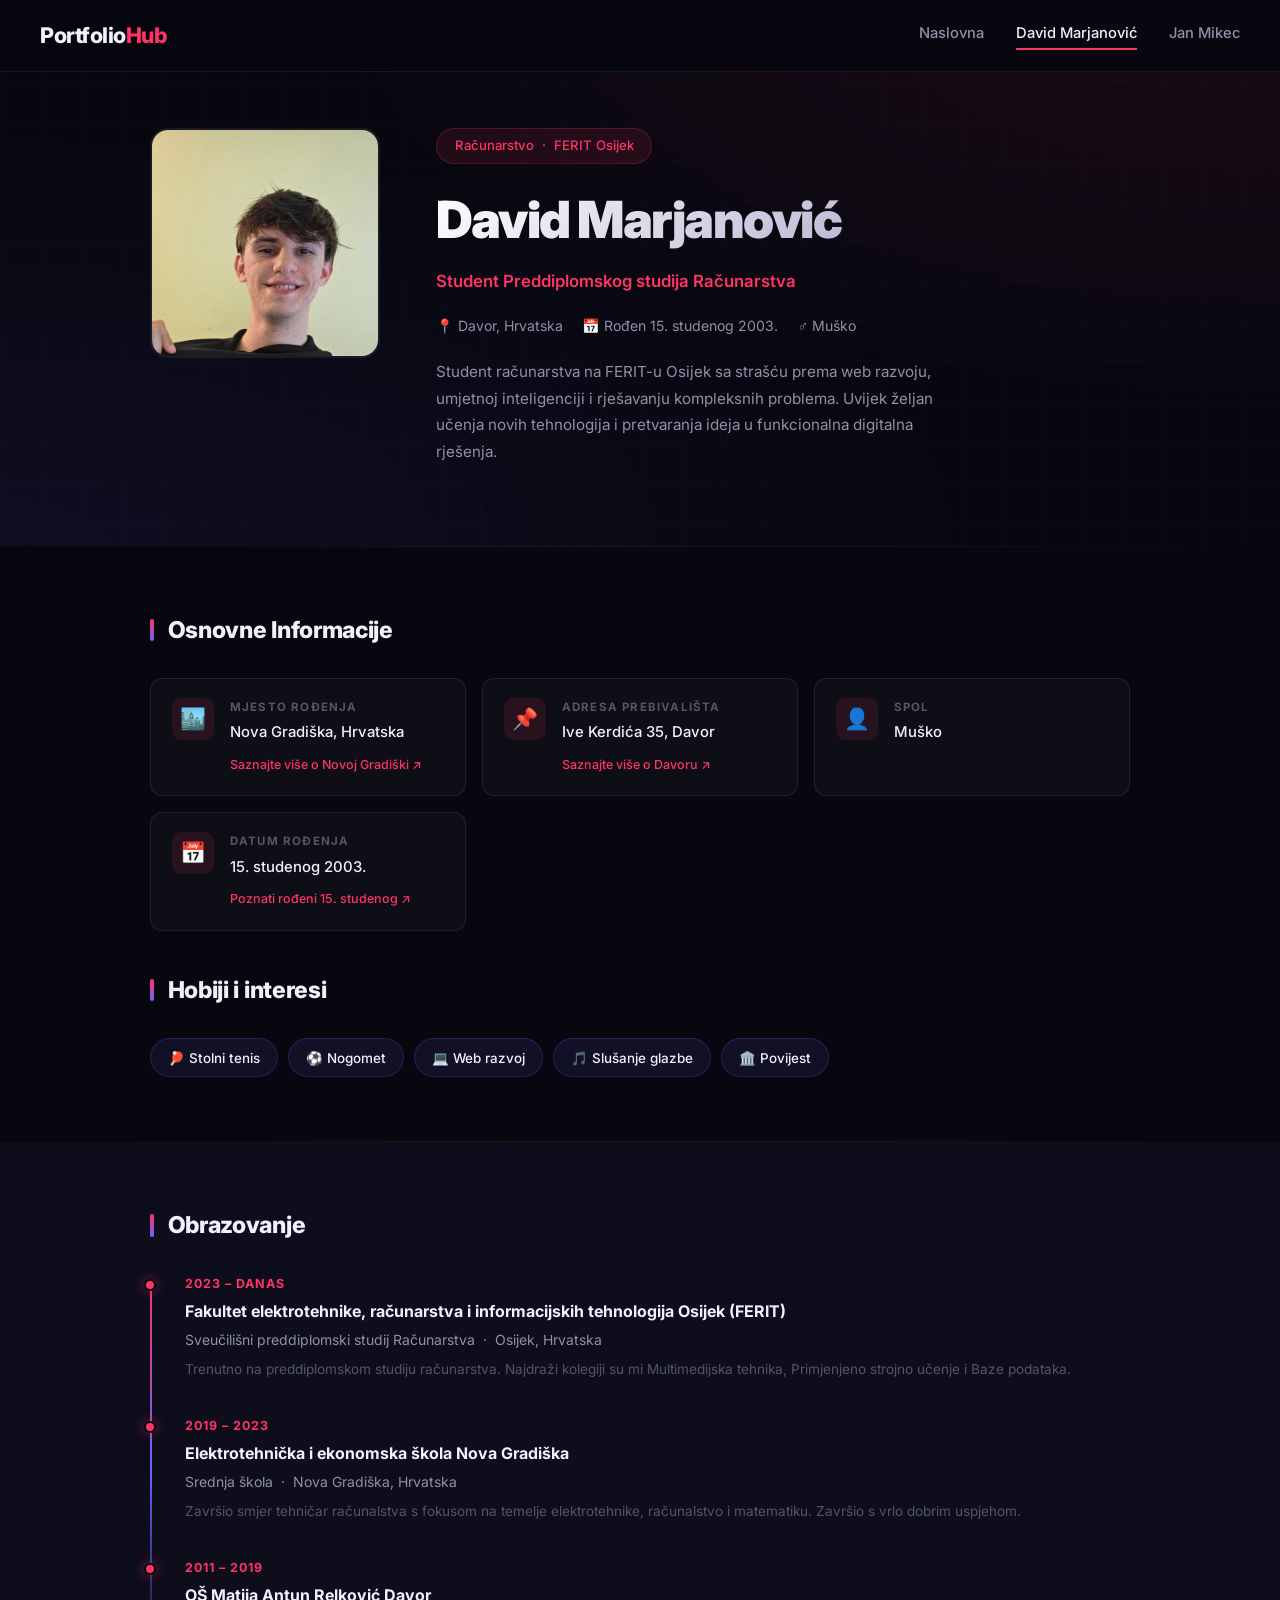
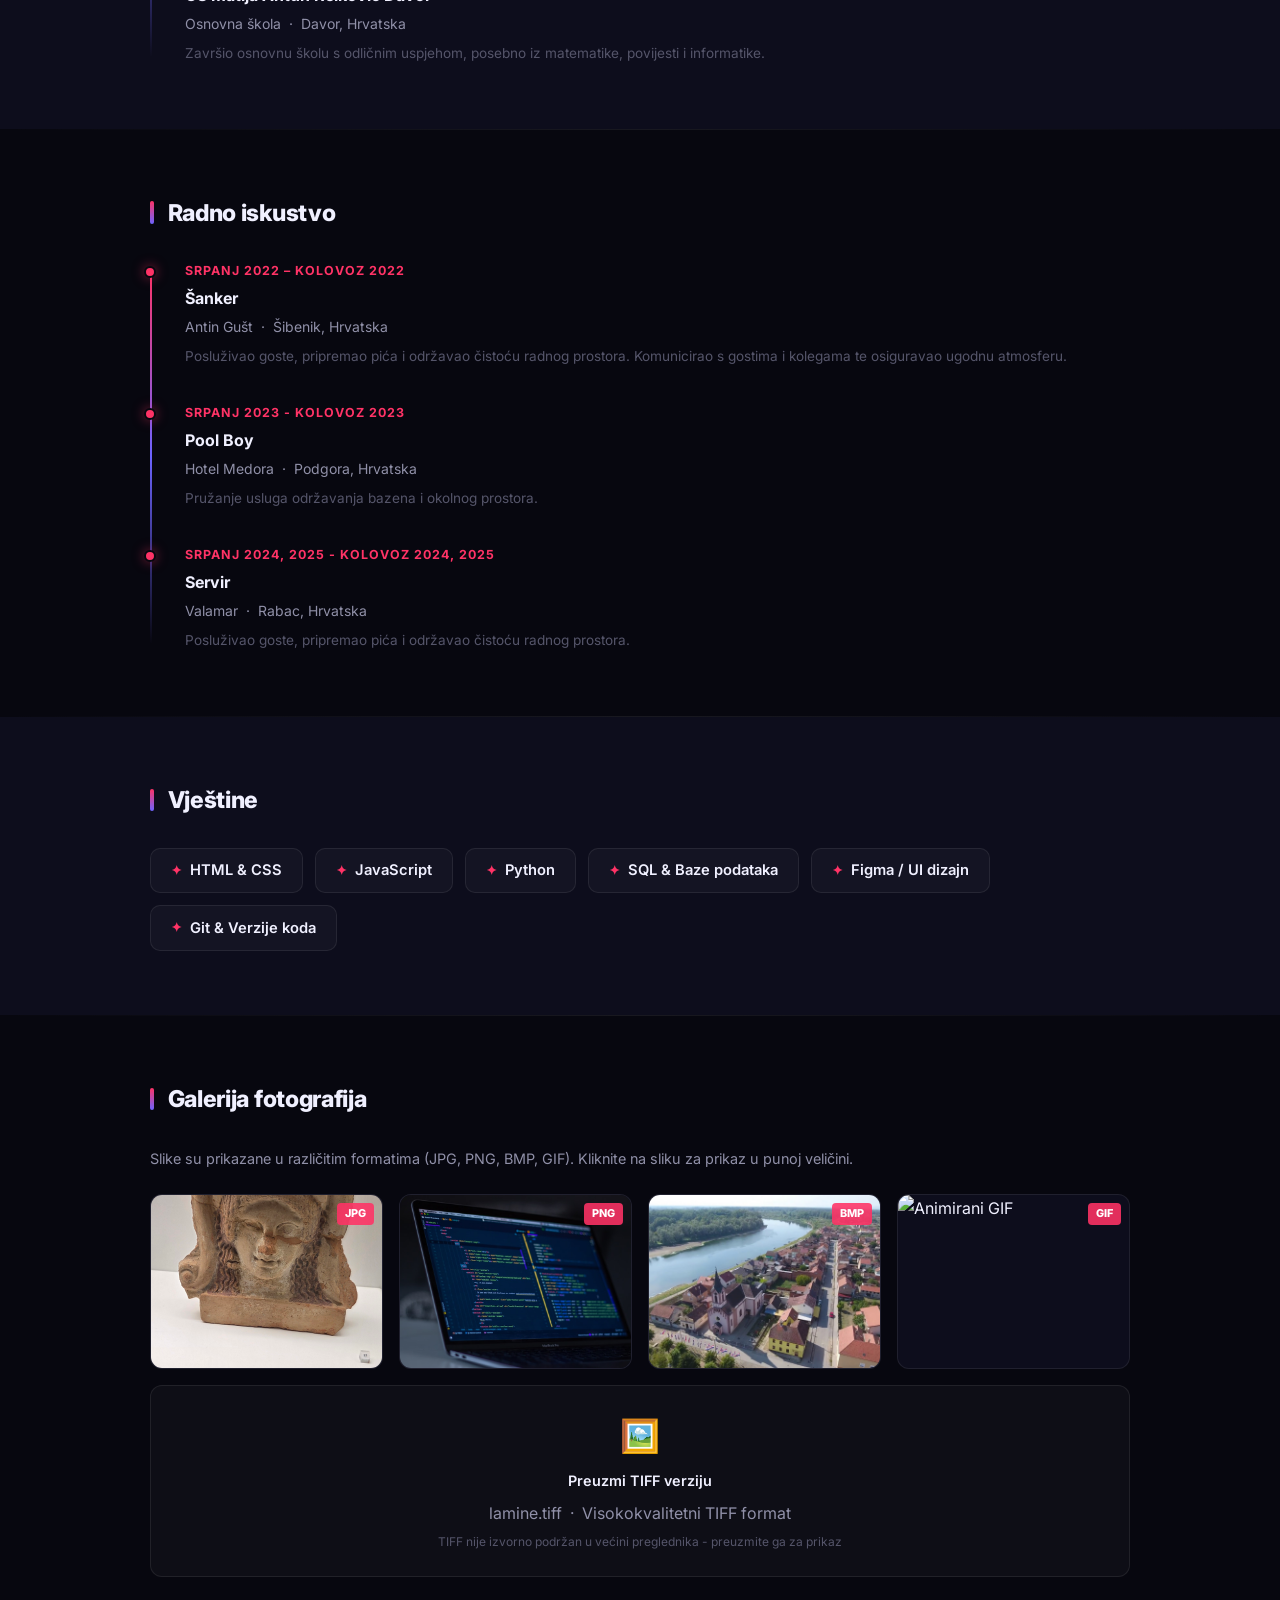
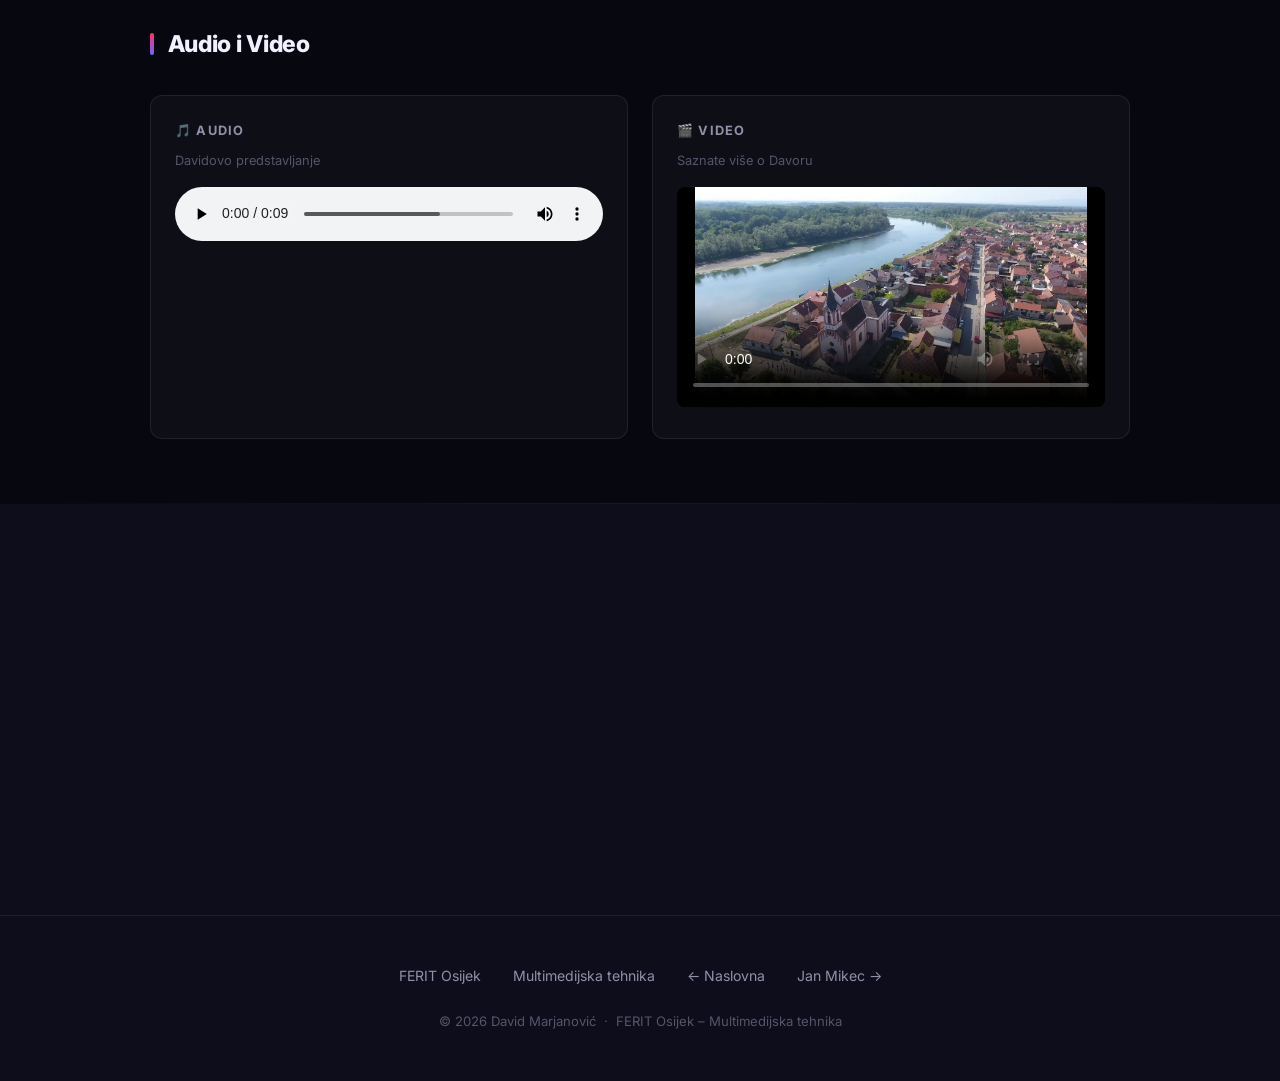
==== commit e967f5e5: "Add files via upload" ====
--- a/david/index.html
+++ b/david/index.html
@@ -296,9 +296,9 @@
 
         <div class="media-card">
           <div class="media-label">🎵 Audio</div>
-          <div class="media-desc">Ambijentalna pozadinska pjesma — elektronička / lo-fi</div>
+          <div class="media-desc">Davidovo predstavljanje</div>
           <audio controls id="david-audio">
-            <source src="../assets/audio/sample.mp3" type="audio/mpeg">
+            <source src="../assets/audio/predstavljanje_david.wav" type="audio/wav">
             Vaš preglednik ne podržava audio element.
           </audio>
         </div>
@@ -335,7 +335,7 @@
             rel="noopener">
             Multimedijska tehnika
           </a>
-          &nbsp;·&nbsp; Akademska godina 2024/2025
+          &nbsp;·&nbsp; Akademska godina 2025/2026
         </p>
         <p>Student: David Marjanović</p>
       </div>
@@ -352,7 +352,7 @@
       <a href="../jan/index.html" class="footer-link">Jan Mikec →</a>
     </div>
     <div class="footer-copy">
-      © 2025 David Marjanović &nbsp;·&nbsp; FERIT Osijek – Multimedijska tehnika
+      © 2026 David Marjanović &nbsp;·&nbsp; FERIT Osijek – Multimedijska tehnika
     </div>
   </footer>
 
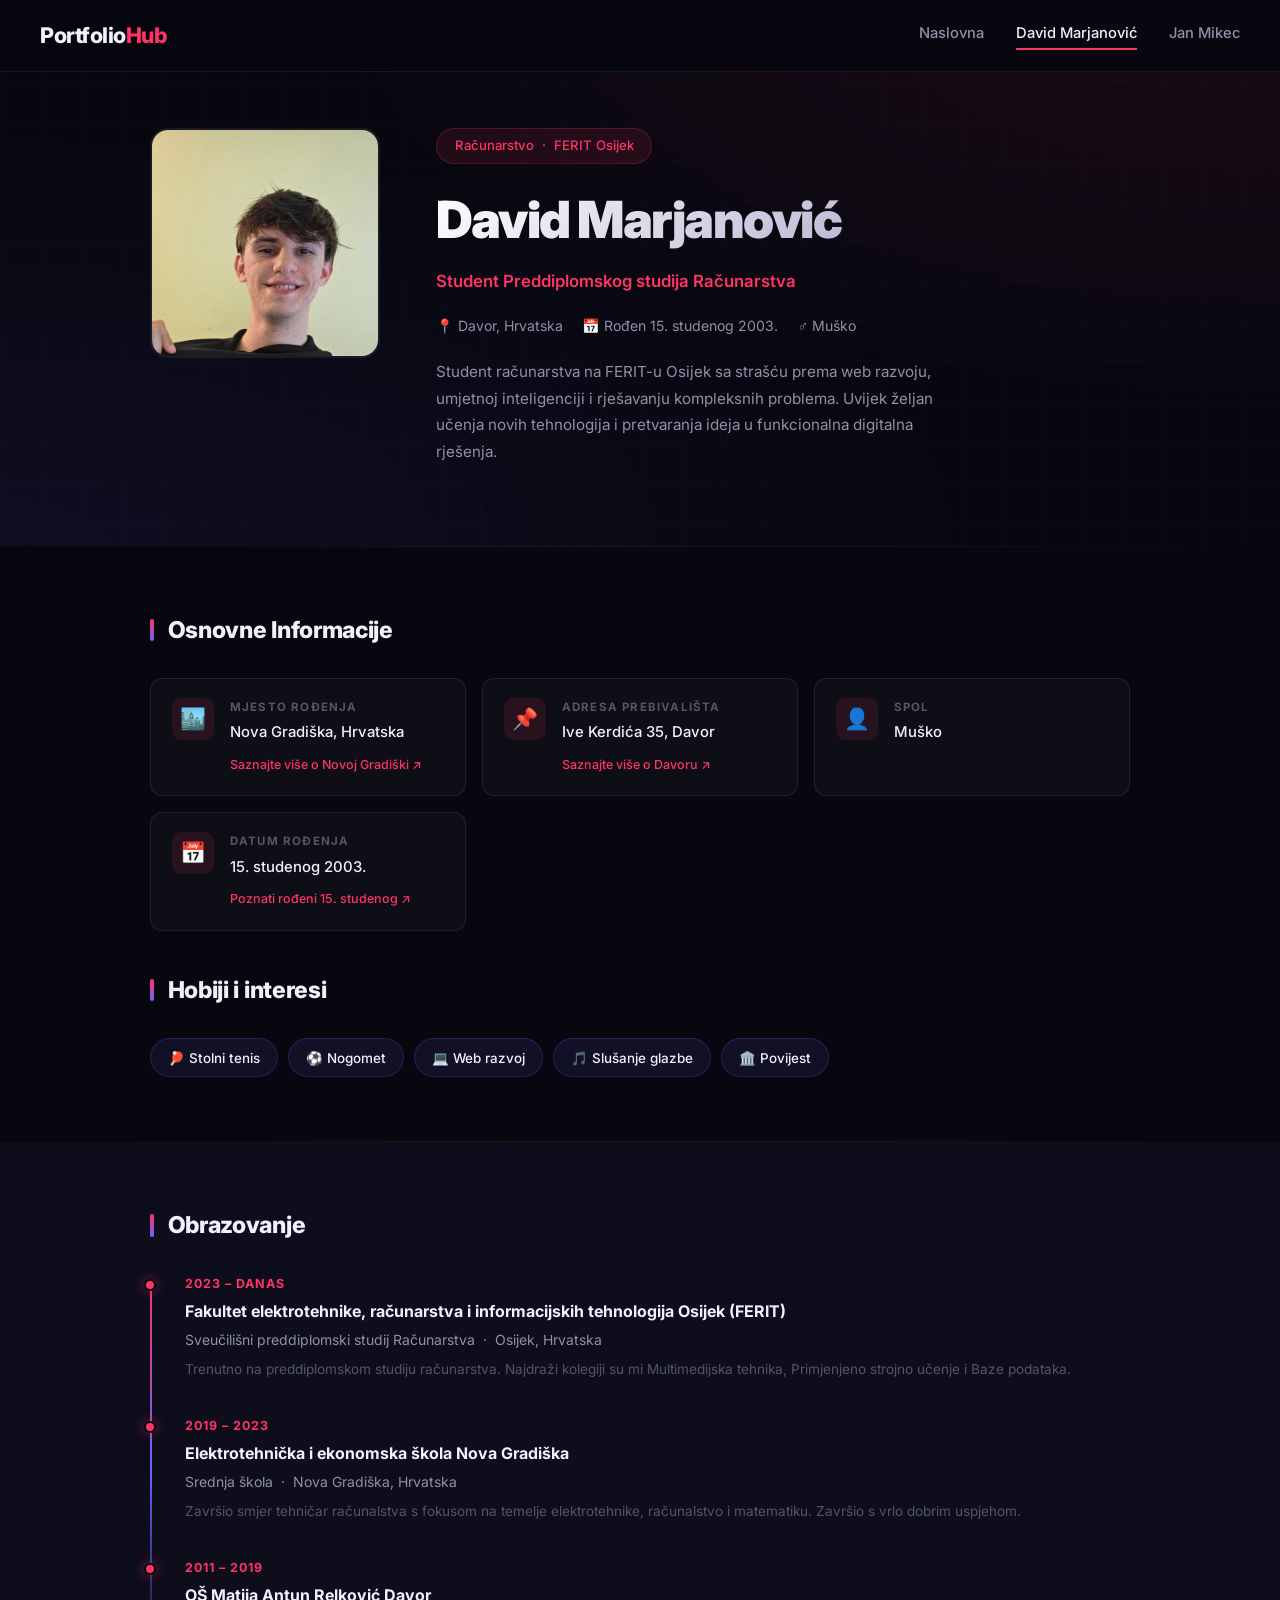
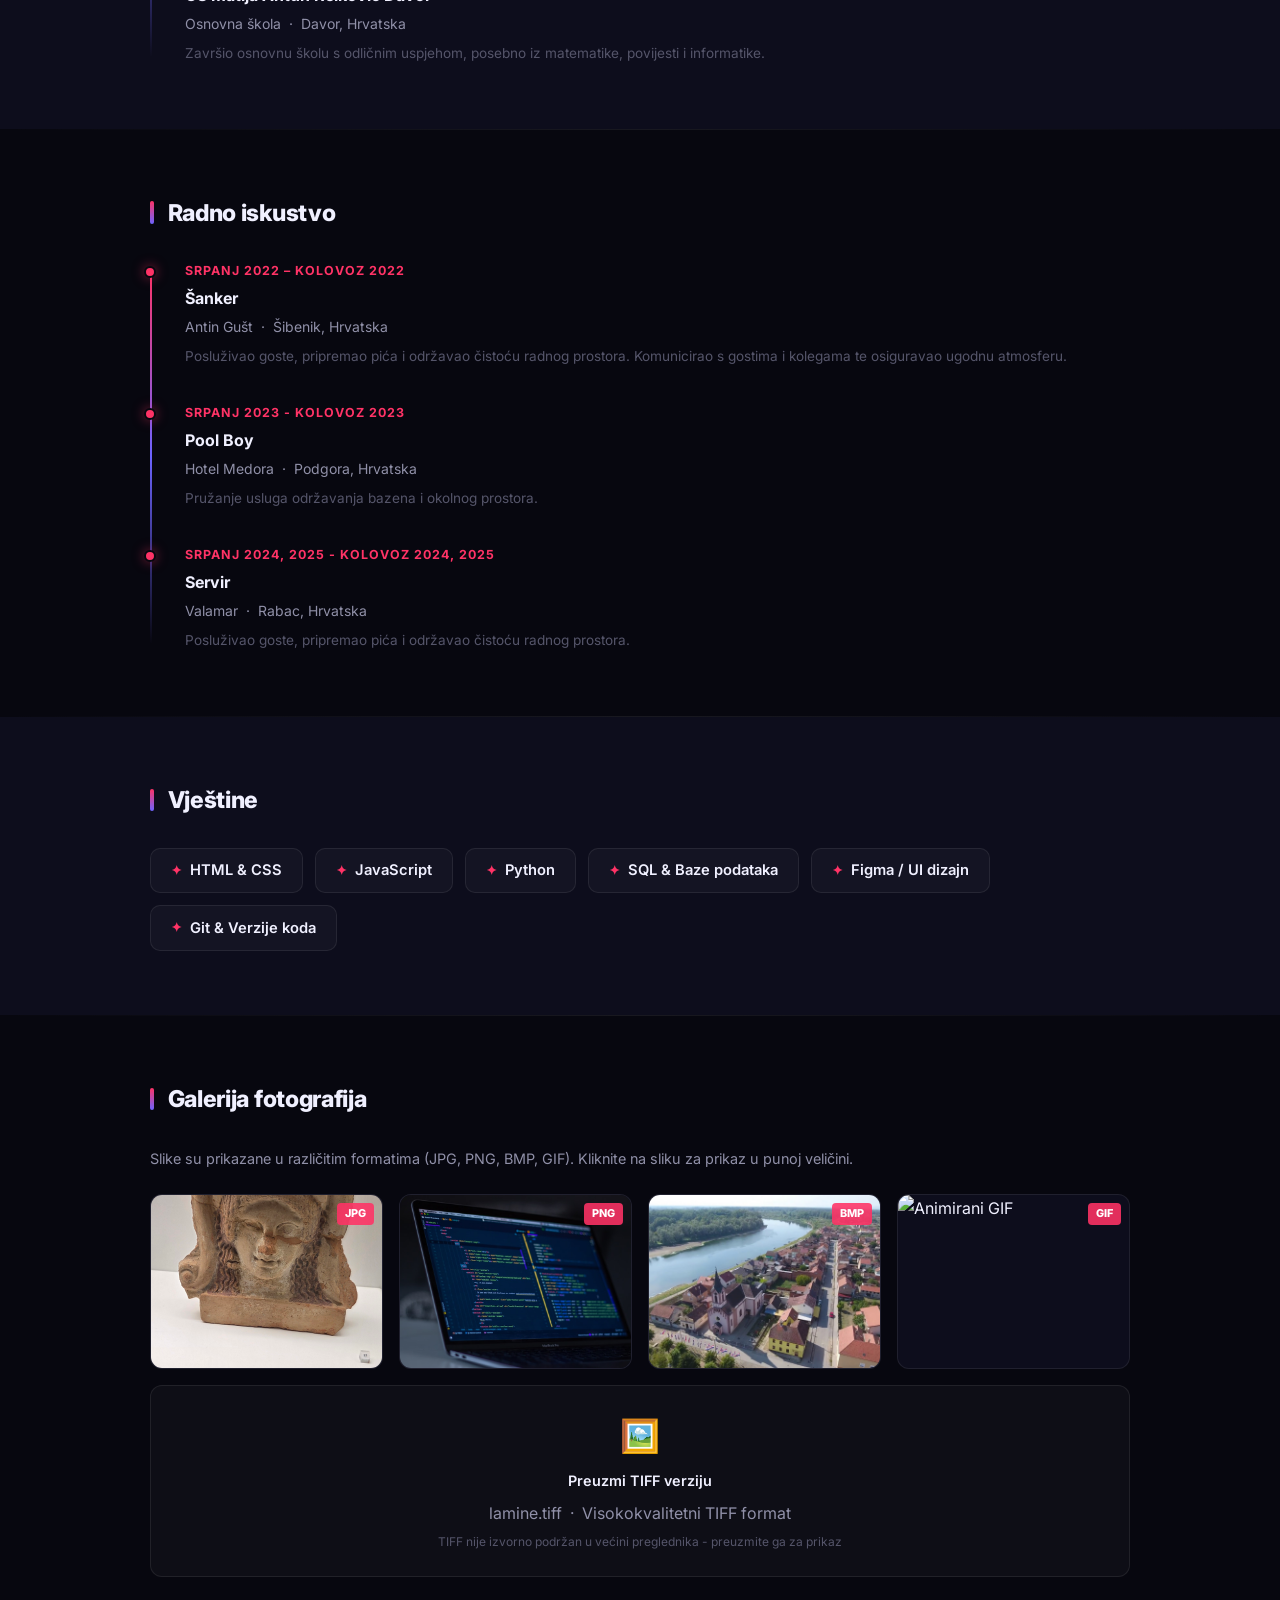
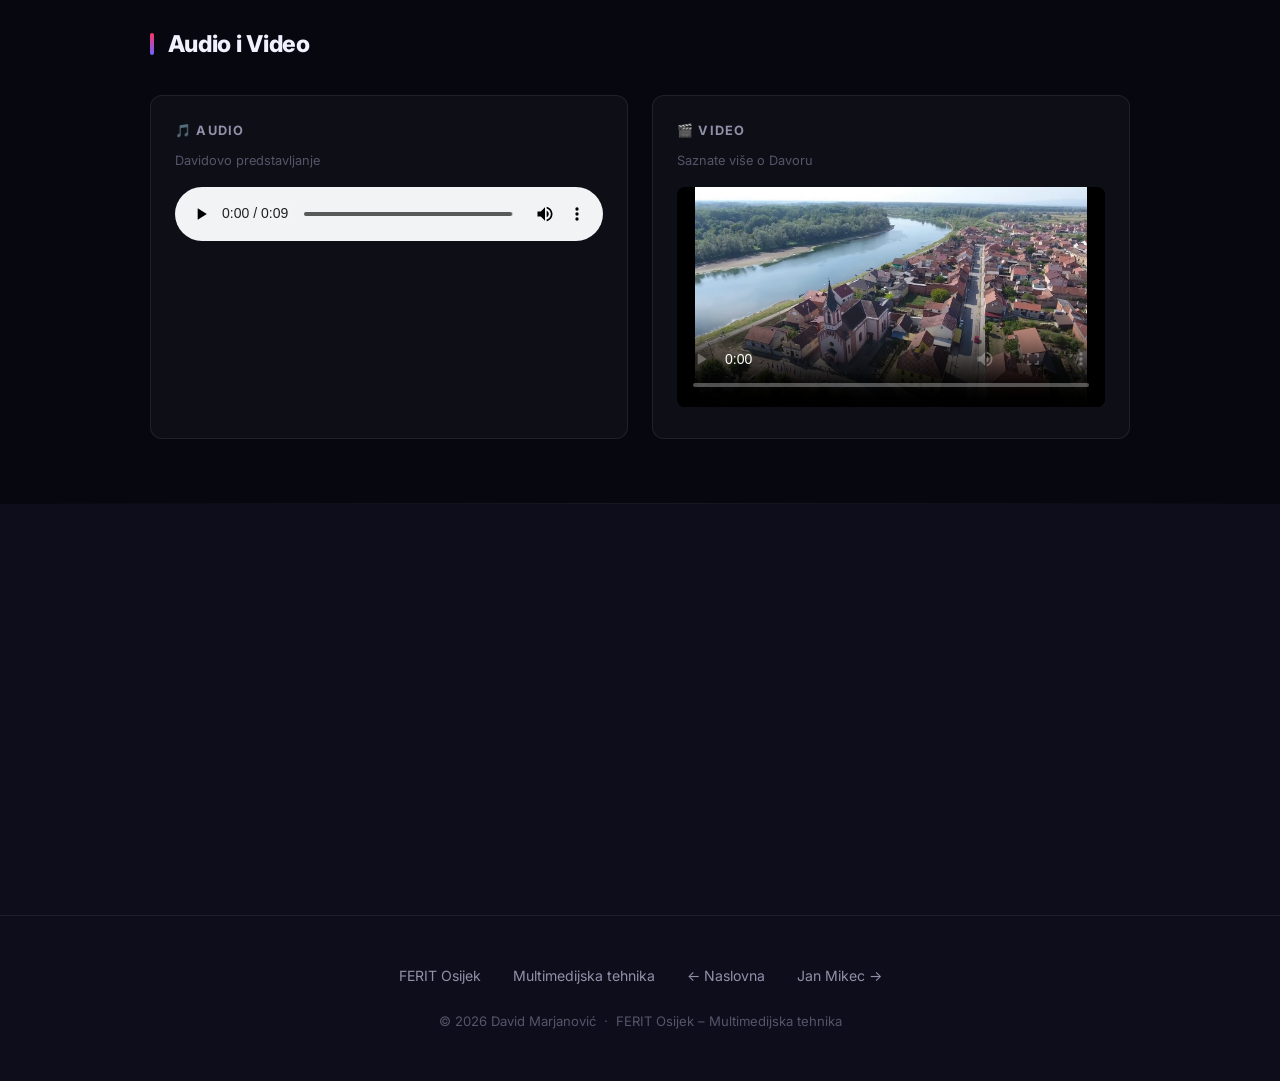
==== commit 1504ecbf: "Add files via upload" ====
--- a/david/index.html
+++ b/david/index.html
@@ -298,7 +298,7 @@
           <div class="media-label">🎵 Audio</div>
           <div class="media-desc">Davidovo predstavljanje</div>
           <audio controls id="david-audio">
-            <source src="../assets/audio/predstavljanje_david.wav" type="audio/wav">
+            <source src="../assets/audio/predstavljanje_david.mp3" type="audio/mpeg">
             Vaš preglednik ne podržava audio element.
           </audio>
         </div>
